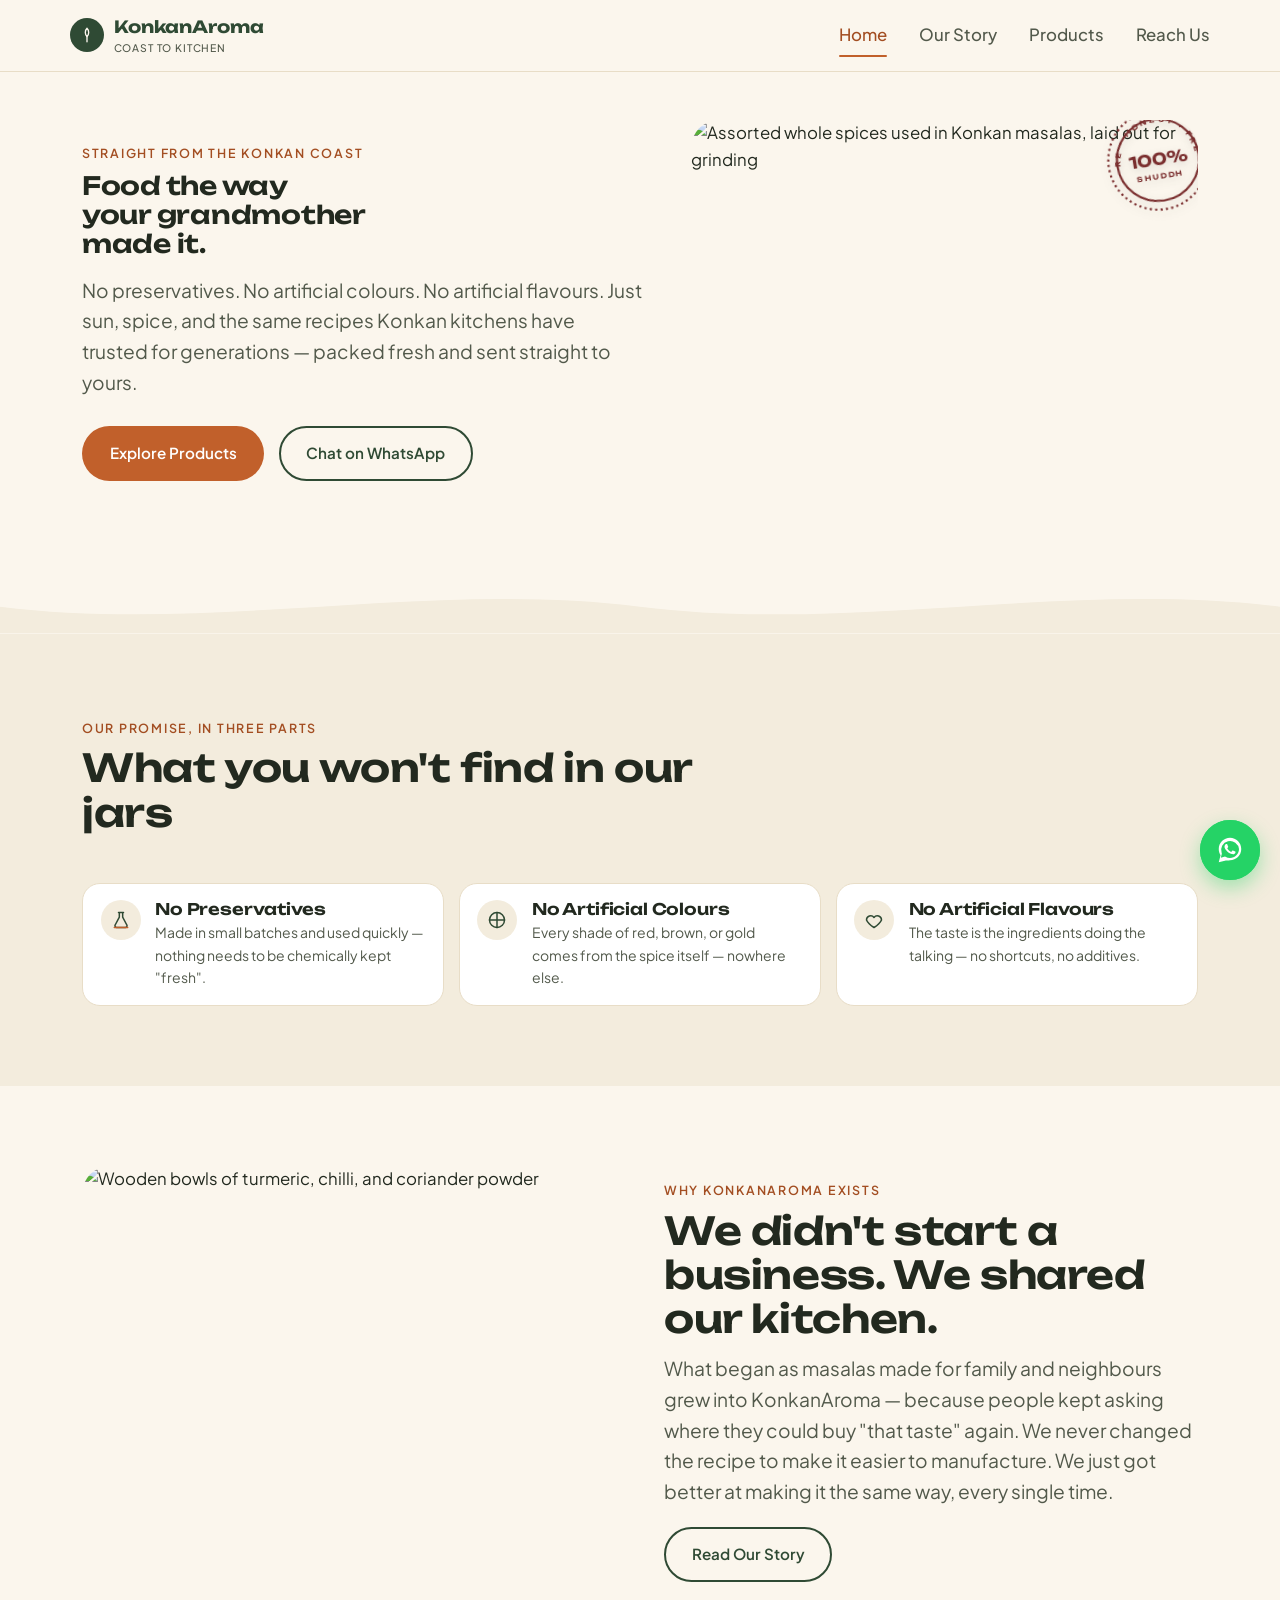
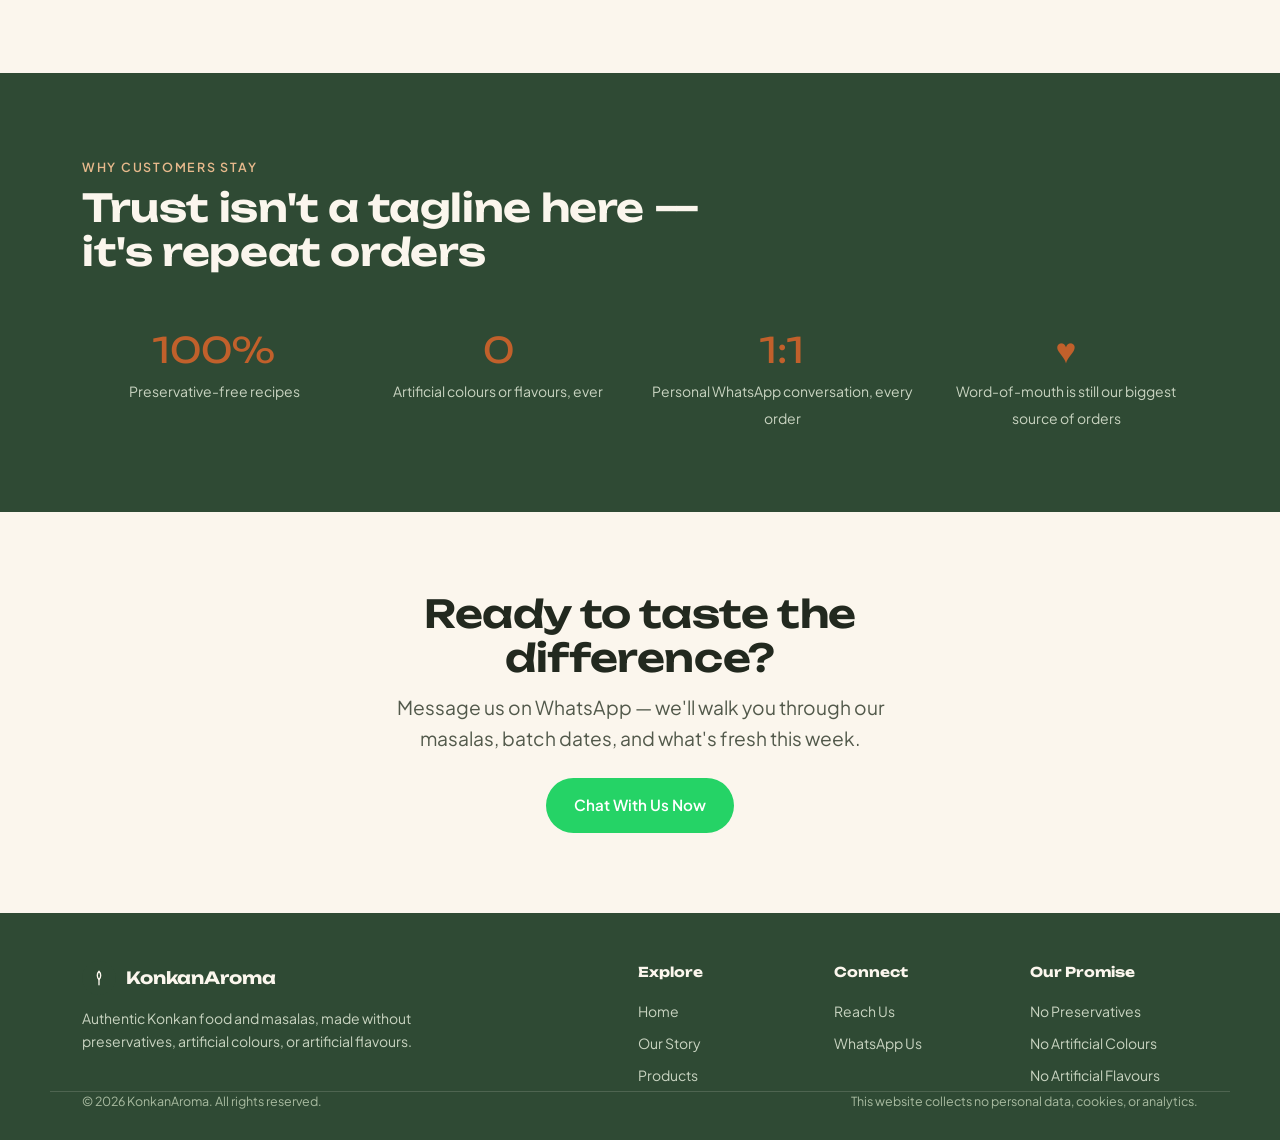
==== index.html @ 72652086 "Added number at index page for WhatsApp link." ====
<!DOCTYPE html>
<html lang="en">
<head>
<meta charset="UTF-8">
<meta name="viewport" content="width=device-width, initial-scale=1.0">
<title>KonkanAroma — Authentic Konkan Food & Masalas, No Preservatives</title>
<meta name="description" content="KonkanAroma makes authentic Konkan-style food and masalas with no preservatives, no artificial colours, and no artificial flavours. Just real spice, real freshness.">

<!-- No analytics, no tracking pixels, no cookies — by design. -->

<link rel="preconnect" href="https://fonts.googleapis.com">
<link rel="stylesheet" href="assets/css/style.css">
</head>
<body>

<!-- =========================================================
     NAVBAR — identical markup repeated on every page
     ========================================================= -->
<header class="navbar">
  <div class="nav-inner">
    <a href="index.html" class="logo">
      <span class="logo-mark">
        <svg viewBox="0 0 24 24" fill="none" stroke="#FBF6ED" stroke-width="1.8" stroke-linecap="round" stroke-linejoin="round">
          <path d="M12 3c3 3 3 8 0 11-3-3-3-8 0-11z"/>
          <path d="M12 14v7"/>
        </svg>
      </span>
      <span>
        KonkanAroma
        <span class="logo-tag">Coast to Kitchen</span>
      </span>
    </a>

    <button class="nav-toggle" aria-label="Toggle menu" aria-expanded="false">
      <span></span><span></span><span></span>
    </button>

    <nav class="nav-links">
      <a href="index.html" class="active">Home</a>
      <a href="about.html">Our Story</a>
      <a href="products.html">Products</a>
      <a href="reach-us.html">Reach Us</a>
    </nav>
  </div>
</header>

<main>

  <!-- =========================================================
       HERO
       ========================================================= -->
  <section class="hero">
    <div class="container hero-grid">
      <div class="hero-copy reveal">
        <p class="eyebrow">Straight from the Konkan coast</p>
        <h1>Food the way<br>your grandmother<br>made it.</h1>
        <p class="lede">No preservatives. No artificial colours. No artificial flavours. Just sun, spice, and the same recipes Konkan kitchens have trusted for generations — packed fresh and sent straight to yours.</p>
        <div class="hero-actions">
          <a href="products.html" class="btn btn-primary">Explore Products</a>
          <a href="https://wa.me/917900103422?text=Hi!%20I%E2%80%99m%20interested%20in%20your%20authentic%20food%20products." class="btn btn-outline" target="_blank" rel="noopener">Chat on WhatsApp</a>
        </div>
      </div>

      <div class="hero-media reveal" style="position:relative;">
        <!-- Placeholder image — replace with real product/kitchen photography -->
        <img src="https://images.unsplash.com/photo-1596040033229-a9821ebd058d?auto=format&fit=crop&w=900&q=70" alt="Assorted whole spices used in Konkan masalas, laid out for grinding">
        <div class="stamp-float">
          <svg class="purity-stamp" viewBox="0 0 100 100" aria-hidden="true">
            <circle class="stamp-ring stamp-ring-outer" cx="50" cy="50" r="46"/>
            <circle class="stamp-ring" cx="50" cy="50" r="38"/>
            <path id="stampCurveTop" d="M 15 50 A 35 35 0 1 1 85 50" fill="none"/>
            <text class="stamp-small"><textPath href="#stampCurveTop" startOffset="50%" text-anchor="middle">PURE &#8226; HONEST &#8226; FRESH</textPath></text>
            <text x="50" y="55" text-anchor="middle" class="stamp-big">100%</text>
            <text x="50" y="68" text-anchor="middle" class="stamp-small" style="letter-spacing:1.5px;">SHUDDH</text>
          </svg>
        </div>
      </div>
    </div>
  </section>

  <!-- Coastline wave divider -->
  <div class="wave-divider" aria-hidden="true">
    <svg viewBox="0 0 1440 60" preserveAspectRatio="none">
      <path d="M0,30 C 240,60 480,0 720,30 C 960,60 1200,0 1440,30 L1440,60 L0,60 Z" fill="#F3ECDD"/>
    </svg>
  </div>

  <!-- =========================================================
       NO NASTIES BADGES
       ========================================================= -->
  <section class="section section-tint">
    <div class="container">
      <div class="section-head reveal">
        <p class="eyebrow">Our promise, in three parts</p>
        <h2>What you won't find in our jars</h2>
      </div>

      <div class="badge-row reveal">
        <div class="badge-card">
          <span class="badge-icon">
            <svg viewBox="0 0 24 24" fill="none" stroke-width="1.8" stroke-linecap="round" stroke-linejoin="round"><path d="M9 3h6M10 3v5.5L5 18a2 2 0 0 0 1.8 3h10.4a2 2 0 0 0 1.8-3l-5-9.5V3"/><line x1="4" y1="21" x2="20" y2="21" stroke="#C1602B"/></svg>
          </span>
          <div>
            <h3>No Preservatives</h3>
            <p>Made in small batches and used quickly — nothing needs to be chemically kept "fresh".</p>
          </div>
        </div>

        <div class="badge-card">
          <span class="badge-icon">
            <svg viewBox="0 0 24 24" fill="none" stroke-width="1.8" stroke-linecap="round" stroke-linejoin="round"><circle cx="12" cy="12" r="9"/><path d="M12 3v18M3 12h18"/></svg>
          </span>
          <div>
            <h3>No Artificial Colours</h3>
            <p>Every shade of red, brown, or gold comes from the spice itself — nowhere else.</p>
          </div>
        </div>

        <div class="badge-card">
          <span class="badge-icon">
            <svg viewBox="0 0 24 24" fill="none" stroke-width="1.8" stroke-linecap="round" stroke-linejoin="round"><path d="M12 21s-7-4.35-9-9a5 5 0 0 1 9-3 5 5 0 0 1 9 3c-2 4.65-9 9-9 9z"/></svg>
          </span>
          <div>
            <h3>No Artificial Flavours</h3>
            <p>The taste is the ingredients doing the talking — no shortcuts, no additives.</p>
          </div>
        </div>
      </div>
    </div>
  </section>

  <!-- =========================================================
       BRAND PROMISE / STORY TEASER
       ========================================================= -->
  <section class="section">
    <div class="container split reveal">
      <img src="https://images.unsplash.com/photo-1596797038530-2c107229654b?auto=format&fit=crop&w=800&q=70" alt="Wooden bowls of turmeric, chilli, and coriander powder">
      <div>
        <p class="eyebrow">Why KonkanAroma exists</p>
        <h2>We didn't start a business. We shared our kitchen.</h2>
        <p class="lede" style="margin: 0.75rem 0 1.25rem;">What began as masalas made for family and neighbours grew into KonkanAroma — because people kept asking where they could buy "that taste" again. We never changed the recipe to make it easier to manufacture. We just got better at making it the same way, every single time.</p>
        <a href="about.html" class="btn btn-outline">Read Our Story</a>
      </div>
    </div>
  </section>

  <!-- =========================================================
       TRUST STRIP
       ========================================================= -->
  <section class="section section-dark">
    <div class="container">
      <div class="section-head reveal">
        <p class="eyebrow">Why customers stay</p>
        <h2>Trust isn't a tagline here — it's repeat orders</h2>
      </div>
      <div class="trust-strip reveal">
        <div class="trust-item">
          <span class="num">100%</span>
          <span class="label">Preservative-free recipes</span>
        </div>
        <div class="trust-item">
          <span class="num">0</span>
          <span class="label">Artificial colours or flavours, ever</span>
        </div>
        <div class="trust-item">
          <span class="num">1:1</span>
          <span class="label">Personal WhatsApp conversation, every order</span>
        </div>
        <div class="trust-item">
          <span class="num">&hearts;</span>
          <span class="label">Word-of-mouth is still our biggest source of orders</span>
        </div>
      </div>
    </div>
  </section>

  <!-- =========================================================
       CTA
       ========================================================= -->
  <section class="section">
    <div class="container" style="text-align:center;">
      <div class="reveal" style="max-width:520px;margin:0 auto;">
        <h2>Ready to taste the difference?</h2>
        <p class="lede" style="margin: 0.75rem auto 1.5rem;">Message us on WhatsApp — we'll walk you through our masalas, batch dates, and what's fresh this week.</p>
        <a href="https://wa.me/91XXXXXXXXXX?text=Hi!%20I%E2%80%99m%20interested%20in%20your%20authentic%20food%20products." class="btn btn-whatsapp" target="_blank" rel="noopener">Chat With Us Now</a>
      </div>
    </div>
  </section>

</main>

<!-- =========================================================
     FOOTER — identical markup repeated on every page
     ========================================================= -->
<footer class="site-footer">
  <div class="container footer-top">
    <div class="footer-brand">
      <a href="index.html" class="logo">
        <span class="logo-mark">
          <svg viewBox="0 0 24 24" fill="none" stroke="#FBF6ED" stroke-width="1.8" stroke-linecap="round" stroke-linejoin="round">
            <path d="M12 3c3 3 3 8 0 11-3-3-3-8 0-11z"/><path d="M12 14v7"/>
          </svg>
        </span>
        <span>KonkanAroma</span>
      </a>
      <p>Authentic Konkan food and masalas, made without preservatives, artificial colours, or artificial flavours.</p>
    </div>

    <div class="footer-cols">
      <div class="footer-col">
        <h4>Explore</h4>
        <a href="index.html">Home</a>
        <a href="about.html">Our Story</a>
        <a href="products.html">Products</a>
      </div>
      <div class="footer-col">
        <h4>Connect</h4>
        <a href="reach-us.html">Reach Us</a>
        <a href="https://wa.me/91XXXXXXXXXX?text=Hi!%20I%E2%80%99m%20interested%20in%20your%20authentic%20food%20products." target="_blank" rel="noopener">WhatsApp Us</a>
      </div>
      <div class="footer-col">
        <h4>Our Promise</h4>
        <p>No Preservatives</p>
        <p>No Artificial Colours</p>
        <p>No Artificial Flavours</p>
      </div>
    </div>
  </div>

  <div class="container footer-bottom">
    <span>&copy; <span id="year">2026</span> KonkanAroma. All rights reserved.</span>
    <span>This website collects no personal data, cookies, or analytics.</span>
  </div>
</footer>

<!-- =========================================================
     FLOATING WHATSAPP BUTTON — every page, same destination
     ========================================================= -->
<a class="wa-float" href="https://wa.me/91XXXXXXXXXX?text=Hi!%20I%E2%80%99m%20interested%20in%20your%20authentic%20food%20products." target="_blank" rel="noopener" aria-label="Chat with KonkanAroma on WhatsApp">
  <svg viewBox="0 0 32 32" fill="#FFFFFF"><path d="M16.001 3C9.373 3 4 8.373 4 15c0 2.418.71 4.665 1.933 6.552L4 29l7.646-1.897A11.947 11.947 0 0 0 16 27c6.628 0 12-5.373 12-12S22.629 3 16.001 3zm0 21.6a9.56 9.56 0 0 1-4.9-1.35l-.352-.21-4.537 1.125 1.16-4.42-.23-.364A9.57 9.57 0 1 1 25.6 15c0 5.302-4.298 9.6-9.599 9.6zm5.264-7.17c-.288-.144-1.703-.84-1.967-.936-.264-.096-.456-.144-.648.144-.192.288-.744.936-.912 1.128-.168.192-.336.216-.624.072-.288-.144-1.216-.448-2.316-1.428-.856-.763-1.434-1.706-1.602-1.994-.168-.288-.018-.444.126-.588.13-.129.288-.336.432-.504.144-.168.192-.288.288-.48.096-.192.048-.36-.024-.504-.072-.144-.648-1.563-.888-2.14-.234-.563-.472-.487-.648-.496l-.552-.01c-.192 0-.504.072-.768.36-.264.288-1.008.984-1.008 2.4 0 1.416 1.032 2.784 1.176 2.976.144.192 2.03 3.1 4.92 4.347.688.297 1.224.474 1.642.607.69.219 1.317.188 1.814.114.553-.083 1.703-.696 1.943-1.368.24-.672.24-1.248.168-1.368-.072-.12-.264-.192-.552-.336z"/></svg>
</a>

<script src="assets/js/main.js"></script>
</body>
</html>
---- assets/css/style.css ----
/* ===================================================================
   KONKANAROMA — STYLESHEET
   Mobile-first. Every rule below is written for small screens first,
   then progressively enhanced at 600px / 900px / 1200px breakpoints.
   =================================================================== */

/* -------------------------------------------------------------
   1. FONTS
   Unbounded  -> display face (headlines, stamp, nav wordmark)
                 geometric + a little handmade-stamp character,
                 used sparingly so it stays a signature, not noise.
   Plus Jakarta Sans -> body/UI face, warm & highly readable.
   ------------------------------------------------------------- */
@import url('https://fonts.googleapis.com/css2?family=Unbounded:wght@400;600;700&family=Plus+Jakarta+Sans:wght@400;500;600;700&display=swap');

/* -------------------------------------------------------------
   2. DESIGN TOKENS
   Palette pulled from the Konkan coast itself:
   laterite red soil, coconut-palm green, kokum fruit, rice cream.
   ------------------------------------------------------------- */
:root {
  /* Colour */
  --cream:        #FBF6ED;  /* base background, like washed rice flour */
  --cream-dark:   #F3ECDD;  /* alternate section background */
  --sand:         #E8DDC7;  /* dividers, card borders */
  --ink:          #22291F;  /* primary text, warm near-black */
  --ink-soft:     #52594B;  /* secondary text */
  --green-deep:   #2F4A34;  /* coconut palm, header/footer, dark sections */
  --green:        #3F6146;  /* mid green for links/accents on light bg */
  --terracotta:   #C1602B;  /* Konkan laterite soil — primary accent */
  --terracotta-dk:#A34E22;  /* hover/active state of terracotta */
  --kokum:        #7A2E2E;  /* kokum fruit maroon — rare, high-value accent */
  --white:        #FFFFFF;
  --whatsapp:     #25D366;  /* official WhatsApp green */
  --whatsapp-dk:  #1DA851;

  /* Type scale (fluid, mobile-first via clamp) */
  --fs-display: clamp(2.1rem, 7vw, 3.6rem);
  --fs-h2:      clamp(1.6rem, 5vw, 2.4rem);
  --fs-h3:      clamp(1.15rem, 3.6vw, 1.5rem);
  --fs-body:    clamp(1rem, 2.4vw, 1.05rem);
  --fs-small:   0.875rem;
  --fs-eyebrow: 0.78rem;

  /* Spacing */
  --space-xs: 0.5rem;
  --space-sm: 1rem;
  --space-md: 1.75rem;
  --space-lg: 3rem;
  --space-xl: 5rem;

  /* Shape */
  --radius-sm: 10px;
  --radius-md: 18px;
  --radius-lg: 28px;

  /* Motion */
  --ease: cubic-bezier(0.22, 1, 0.36, 1);
}

/* -------------------------------------------------------------
   3. RESET & BASE
   ------------------------------------------------------------- */
*, *::before, *::after { box-sizing: border-box; }
html { scroll-behavior: smooth; }

@media (prefers-reduced-motion: reduce) {
  html { scroll-behavior: auto; }
  *, *::before, *::after {
    animation-duration: 0.001ms !important;
    animation-iteration-count: 1 !important;
    transition-duration: 0.001ms !important;
    scroll-behavior: auto !important;
  }
}

body {
  margin: 0;
  background: var(--cream);
  color: var(--ink);
  font-family: 'Plus Jakarta Sans', sans-serif;
  font-size: var(--fs-body);
  line-height: 1.6;
  -webkit-font-smoothing: antialiased;
}

img { max-width: 100%; display: block; }
a { color: inherit; text-decoration: none; }
ul { list-style: none; margin: 0; padding: 0; }
h1, h2, h3, h4, p { margin: 0; }
button { font: inherit; cursor: pointer; }

/* Visible keyboard focus everywhere — accessibility floor */
a:focus-visible, button:focus-visible {
  outline: 2px solid var(--terracotta-dk);
  outline-offset: 3px;
  border-radius: 4px;
}

.container {
  width: 100%;
  max-width: 1180px;
  margin: 0 auto;
  padding: 0 1.25rem;
}

.section {
  padding: var(--space-xl) 0;
}

.section-dark {
  background: var(--green-deep);
  color: var(--cream);
}

.section-tint {
  background: var(--cream-dark);
}

.eyebrow {
  display: inline-flex;
  align-items: center;
  gap: 0.5rem;
  font-size: var(--fs-eyebrow);
  letter-spacing: 0.14em;
  text-transform: uppercase;
  color: var(--terracotta-dk);
  font-weight: 600;
  margin-bottom: var(--space-xs);
}
.section-dark .eyebrow { color: #E7B98C; }

.section-head {
  max-width: 640px;
  margin-bottom: var(--space-lg);
}

h1, h2, h3, .display {
  font-family: 'Unbounded', sans-serif;
  font-weight: 600;
  line-height: 1.15;
  letter-spacing: -0.01em;
}

h2 { font-size: var(--fs-h2); }
h3 { font-size: var(--fs-h3); }

.lede {
  font-size: clamp(1.05rem, 3vw, 1.2rem);
  color: var(--ink-soft);
  max-width: 60ch;
}
.section-dark .lede { color: #D9E2D3; }

/* -------------------------------------------------------------
   4. BUTTONS
   ------------------------------------------------------------- */
.btn {
  display: inline-flex;
  align-items: center;
  justify-content: center;
  gap: 0.5rem;
  padding: 0.85rem 1.6rem;
  border-radius: 999px;
  font-weight: 600;
  font-size: 0.95rem;
  border: 2px solid transparent;
  transition: transform 0.25s var(--ease), background 0.25s var(--ease), color 0.25s var(--ease);
  white-space: nowrap;
}
.btn:hover { transform: translateY(-2px); }

.btn-primary {
  background: var(--terracotta);
  color: var(--white);
}
.btn-primary:hover { background: var(--terracotta-dk); }

.btn-outline {
  background: transparent;
  border-color: currentColor;
  color: var(--green-deep);
}
.section-dark .btn-outline { color: var(--cream); }
.btn-outline:hover { background: rgba(0,0,0,0.06); }

.btn-whatsapp {
  background: var(--whatsapp);
  color: var(--white);
}
.btn-whatsapp:hover { background: var(--whatsapp-dk); }

/* -------------------------------------------------------------
   5. NAVBAR
   ------------------------------------------------------------- */
.navbar {
  position: sticky;
  top: 0;
  z-index: 100;
  background: rgba(251, 246, 237, 0.92);
  backdrop-filter: blur(8px);
  border-bottom: 1px solid var(--sand);
}

.nav-inner {
  display: flex;
  align-items: center;
  justify-content: space-between;
  padding: 0.85rem 1.25rem;
  max-width: 1180px;
  margin: 0 auto;
}

.logo {
  display: flex;
  align-items: center;
  gap: 0.6rem;
  font-family: 'Unbounded', sans-serif;
  font-weight: 700;
  font-size: 1.05rem;
  color: var(--green-deep);
}

.logo-mark {
  width: 34px;
  height: 34px;
  border-radius: 50%;
  background: var(--green-deep);
  display: grid;
  place-items: center;
  flex-shrink: 0;
}
.logo-mark svg { width: 18px; height: 18px; }

.logo-tag {
  display: block;
  font-family: 'Plus Jakarta Sans', sans-serif;
  font-weight: 500;
  font-size: 0.65rem;
  letter-spacing: 0.08em;
  color: var(--ink-soft);
  text-transform: uppercase;
}

/* Hamburger */
.nav-toggle {
  display: flex;
  flex-direction: column;
  gap: 5px;
  background: none;
  border: none;
  padding: 8px;
}
.nav-toggle span {
  width: 24px;
  height: 2px;
  background: var(--ink);
  border-radius: 2px;
  transition: transform 0.3s var(--ease), opacity 0.3s var(--ease);
}
.nav-toggle[aria-expanded="true"] span:nth-child(1) { transform: translateY(7px) rotate(45deg); }
.nav-toggle[aria-expanded="true"] span:nth-child(2) { opacity: 0; }
.nav-toggle[aria-expanded="true"] span:nth-child(3) { transform: translateY(-7px) rotate(-45deg); }

.nav-links {
  position: absolute;
  top: 100%;
  left: 0;
  right: 0;
  background: var(--cream);
  border-bottom: 1px solid var(--sand);
  display: flex;
  flex-direction: column;
  padding: 0.5rem 1.25rem 1.25rem;
  gap: 0.25rem;
  max-height: 0;
  overflow: hidden;
  transition: max-height 0.35s var(--ease);
}
.nav-links.open { max-height: 320px; }

.nav-links a {
  padding: 0.75rem 0.25rem;
  font-weight: 500;
  border-bottom: 1px solid var(--sand);
  color: var(--ink-soft);
}
.nav-links a.active,
.nav-links a:hover { color: var(--terracotta-dk); }
.nav-links a:last-child { border-bottom: none; }

/* -------------------------------------------------------------
   6. HERO
   ------------------------------------------------------------- */
.hero {
  padding: var(--space-lg) 0 var(--space-xl);
  position: relative;
  overflow: hidden;
}

.hero-grid {
  display: grid;
  gap: var(--space-lg);
}

.hero-copy h1 { margin-bottom: var(--space-sm); }
.hero-copy .lede { margin-bottom: var(--space-md); }

.hero-actions {
  display: flex;
  flex-wrap: wrap;
  gap: 0.9rem;
}

.hero-media {
  position: relative;
  border-radius: var(--radius-lg);
  overflow: hidden;
  aspect-ratio: 4 / 3;
}
.hero-media img { width: 100%; height: 100%; object-fit: cover; }

/* -------------------------------------------------------------
   7. PURITY STAMP (signature element)
   A hand-stamped circular seal — the recurring motif of the brand.
   Reused in the hero, about page, and product cards.
   ------------------------------------------------------------- */
.purity-stamp {
  width: 108px;
  height: 108px;
  flex-shrink: 0;
  transform: rotate(-9deg);
  filter: drop-shadow(0 3px 4px rgba(34,41,31,0.15));
}
.purity-stamp .stamp-ring { fill: none; stroke: var(--kokum); stroke-width: 2; }
.purity-stamp .stamp-ring-outer { stroke-dasharray: 2 3; }
.purity-stamp text {
  font-family: 'Unbounded', sans-serif;
  fill: var(--kokum);
}
.purity-stamp .stamp-big { font-size: 15px; font-weight: 700; }
.purity-stamp .stamp-small { font-size: 6.5px; letter-spacing: 2px; font-weight: 600; }

.stamp-float {
  position: absolute;
  top: -14px;
  right: -14px;
  z-index: 2;
}

/* -------------------------------------------------------------
   8. "NO NASTIES" BADGES
   Always-legible chips (no hover-only content — mobile has no hover)
   ------------------------------------------------------------- */
.badge-row {
  display: grid;
  grid-template-columns: 1fr;
  gap: 0.9rem;
}

.badge-card {
  display: flex;
  gap: 0.9rem;
  align-items: flex-start;
  background: var(--white);
  border: 1px solid var(--sand);
  border-radius: var(--radius-md);
  padding: 1rem 1.1rem;
}

.badge-icon {
  width: 40px;
  height: 40px;
  flex-shrink: 0;
  border-radius: 50%;
  background: var(--cream-dark);
  display: grid;
  place-items: center;
}
.badge-icon svg { width: 20px; height: 20px; stroke: var(--green-deep); }

.badge-card h3 { font-size: 1rem; margin-bottom: 0.2rem; }
.badge-card p { font-size: var(--fs-small); color: var(--ink-soft); }

/* -------------------------------------------------------------
   9. TRUST STRIP
   ------------------------------------------------------------- */
.trust-strip {
  display: grid;
  grid-template-columns: repeat(2, 1fr);
  gap: 1.25rem;
  text-align: center;
}
.trust-item .num {
  font-family: 'Unbounded', sans-serif;
  font-size: clamp(1.6rem, 5vw, 2.2rem);
  color: var(--terracotta);
  display: block;
}
.trust-item .label {
  font-size: var(--fs-small);
  color: var(--ink-soft);
}
.section-dark .trust-item .label { color: #C9D4C1; }

/* -------------------------------------------------------------
   10. WAVE DIVIDER — coastline motif between sections
   ------------------------------------------------------------- */
.wave-divider {
  display: block;
  width: 100%;
  line-height: 0;
}
.wave-divider svg { width: 100%; height: auto; display: block; }

/* -------------------------------------------------------------
   11. FRESHNESS / PROCESS TIMELINE
   Genuinely sequential (harvest -> kitchen), so numbering here
   is meaningful rather than decorative.
   ------------------------------------------------------------- */
.timeline {
  display: flex;
  flex-direction: column;
  gap: 0;
}

.timeline-step {
  display: grid;
  grid-template-columns: 44px 1fr;
  gap: 1rem;
  padding-bottom: var(--space-lg);
  position: relative;
}
.timeline-step:last-child { padding-bottom: 0; }

.timeline-marker {
  width: 44px;
  height: 44px;
  border-radius: 50%;
  background: var(--green-deep);
  color: var(--cream);
  display: grid;
  place-items: center;
  font-family: 'Unbounded', sans-serif;
  font-weight: 600;
  font-size: 0.95rem;
  position: relative;
  z-index: 1;
}

.timeline-step:not(:last-child)::before {
  content: '';
  position: absolute;
  top: 44px;
  left: 21px;
  width: 2px;
  height: calc(100% - 44px);
  background: repeating-linear-gradient(to bottom, var(--sand) 0 6px, transparent 6px 12px);
}

.timeline-content h3 { margin-bottom: 0.3rem; }
.timeline-content p { color: var(--ink-soft); }

/* -------------------------------------------------------------
   12. PRODUCT CARDS
   ------------------------------------------------------------- */
.product-grid {
  display: grid;
  grid-template-columns: 1fr;
  gap: 1.5rem;
}

.product-card {
  background: var(--white);
  border: 1px solid var(--sand);
  border-radius: var(--radius-lg);
  overflow: hidden;
  display: flex;
  flex-direction: column;
}

.product-media {
  position: relative;
  aspect-ratio: 4 / 3;
  overflow: hidden;
}
.product-media img {
  width: 100%; height: 100%; object-fit: cover;
  transition: transform 0.6s var(--ease);
}
.product-card:hover .product-media img { transform: scale(1.06); }

.product-tag {
  position: absolute;
  top: 0.75rem;
  left: 0.75rem;
  background: var(--green-deep);
  color: var(--cream);
  font-size: 0.7rem;
  font-weight: 600;
  letter-spacing: 0.04em;
  text-transform: uppercase;
  padding: 0.3rem 0.7rem;
  border-radius: 999px;
}

.product-body {
  padding: 1.25rem 1.25rem 1.5rem;
  display: flex;
  flex-direction: column;
  gap: 0.75rem;
  flex-grow: 1;
}

.product-body h3 { color: var(--green-deep); }
.product-body p { color: var(--ink-soft); font-size: var(--fs-small); }

.chip-row {
  display: flex;
  flex-wrap: wrap;
  gap: 0.4rem;
  margin-top: auto;
  padding-top: 0.5rem;
}
.chip {
  font-size: 0.7rem;
  font-weight: 600;
  padding: 0.3rem 0.6rem;
  border-radius: 999px;
  background: var(--cream-dark);
  color: var(--green-deep);
  border: 1px solid var(--sand);
}

/* -------------------------------------------------------------
   13. REVEAL ON SCROLL (progressive enhancement)
   Elements start hidden only if JS runs & motion is allowed;
   .js-ready class is added by main.js, so content is never
   trapped invisible if JS fails to load.
   ------------------------------------------------------------- */
.js-ready .reveal {
  opacity: 0;
  transform: translateY(18px);
  transition: opacity 0.7s var(--ease), transform 0.7s var(--ease);
}
.js-ready .reveal.in-view {
  opacity: 1;
  transform: translateY(0);
}

/* -------------------------------------------------------------
   14. FOOTER
   ------------------------------------------------------------- */
.site-footer {
  background: var(--green-deep);
  color: var(--cream);
  padding: var(--space-lg) 0 var(--space-md);
}

.footer-top {
  display: flex;
  flex-direction: column;
  gap: var(--space-lg);
  padding-bottom: var(--space-lg);
  border-bottom: 1px solid rgba(251,246,237,0.15);
}

.footer-brand .logo { color: var(--cream); }
.footer-brand p {
  margin-top: 0.75rem;
  color: #C9D4C1;
  max-width: 40ch;
  font-size: var(--fs-small);
}

.footer-cols {
  display: grid;
  grid-template-columns: 1fr;
  gap: var(--space-md);
}

.footer-col h4 {
  font-family: 'Unbounded', sans-serif;
  font-size: 0.85rem;
  margin-bottom: 0.75rem;
  color: var(--cream);
}
.footer-col a, .footer-col p {
  display: block;
  color: #C9D4C1;
  font-size: var(--fs-small);
  padding: 0.3rem 0;
}
.footer-col a:hover { color: var(--white); }

.footer-bottom {
  display: flex;
  flex-direction: column;
  gap: 0.5rem;
  padding-top: var(--space-md);
  font-size: 0.78rem;
  color: #A9BBA1;
}

/* -------------------------------------------------------------
   15. FLOATING WHATSAPP BUTTON — present on every page
   ------------------------------------------------------------- */
.wa-float {
  position: fixed;
  bottom: 1.25rem;
  right: 1.25rem;
  z-index: 200;
  width: 60px;
  height: 60px;
  border-radius: 50%;
  background: var(--whatsapp);
  display: grid;
  place-items: center;
  box-shadow: 0 8px 20px rgba(37, 211, 102, 0.4);
  animation: wa-pulse 2.8s ease-in-out infinite;
}
.wa-float svg { width: 30px; height: 30px; }
.wa-float:hover { background: var(--whatsapp-dk); }

.wa-float::before {
  content: '';
  position: absolute;
  inset: 0;
  border-radius: 50%;
  border: 2px solid var(--whatsapp);
  animation: wa-ring 2.8s ease-out infinite;
}

@keyframes wa-pulse {
  0%, 100% { transform: scale(1); }
  50% { transform: scale(1.06); }
}
@keyframes wa-ring {
  0% { transform: scale(1); opacity: 0.6; }
  100% { transform: scale(1.6); opacity: 0; }
}

@media (prefers-reduced-motion: reduce) {
  .wa-float, .wa-float::before { animation: none; }
}

/* -------------------------------------------------------------
   16. REACH-US PAGE SPECIFICS
   ------------------------------------------------------------- */
.reach-hero {
  text-align: center;
  padding: var(--space-xl) 0 var(--space-lg);
}
.reach-hero .purity-stamp { margin: 0 auto var(--space-md); position: static; transform: rotate(-6deg); }

.wa-panel {
  max-width: 480px;
  margin: 0 auto;
  background: var(--white);
  border: 1px solid var(--sand);
  border-radius: var(--radius-lg);
  padding: var(--space-lg) var(--space-md);
  text-align: center;
}
.wa-panel .wa-icon-lg {
  width: 64px; height: 64px;
  margin: 0 auto var(--space-sm);
  border-radius: 50%;
  background: var(--whatsapp);
  display: grid;
  place-items: center;
}
.wa-panel .wa-icon-lg svg { width: 32px; height: 32px; }
.wa-panel h2 { margin-bottom: 0.6rem; }
.wa-panel p { color: var(--ink-soft); margin-bottom: var(--space-md); }

.reassure-list {
  display: flex;
  flex-direction: column;
  gap: 0.6rem;
  max-width: 420px;
  margin: var(--space-lg) auto 0;
  text-align: left;
}
.reassure-list li {
  display: flex;
  gap: 0.6rem;
  align-items: flex-start;
  font-size: var(--fs-small);
  color: var(--ink-soft);
}
.reassure-list svg { width: 18px; height: 18px; flex-shrink: 0; stroke: var(--green); margin-top: 2px; }

/* -------------------------------------------------------------
   17. ABOUT PAGE SPECIFICS
   ------------------------------------------------------------- */
.value-grid {
  display: grid;
  grid-template-columns: 1fr;
  gap: 1.25rem;
}
.value-card {
  padding: 1.5rem;
  border-radius: var(--radius-md);
  background: var(--white);
  border: 1px solid var(--sand);
}
.value-card .num {
  font-family: 'Unbounded', sans-serif;
  color: var(--sand);
  font-size: 2rem;
  display: block;
  margin-bottom: 0.5rem;
}

.split {
  display: grid;
  gap: var(--space-lg);
  align-items: center;
}
.split img {
  border-radius: var(--radius-lg);
  aspect-ratio: 5/4;
  object-fit: cover;
}

/* -------------------------------------------------------------
   18. RESPONSIVE BREAKPOINTS
   ------------------------------------------------------------- */
@media (min-width: 600px) {
  .badge-row { grid-template-columns: repeat(3, 1fr); }
  .trust-strip { grid-template-columns: repeat(4, 1fr); }
  .product-grid { grid-template-columns: repeat(2, 1fr); }
  .value-grid { grid-template-columns: repeat(3, 1fr); }
}

@media (min-width: 900px) {
  .nav-toggle { display: none; }
  .nav-links {
    position: static;
    flex-direction: row;
    max-height: none;
    overflow: visible;
    background: none;
    border: none;
    padding: 0;
    gap: 2rem;
  }
  .nav-links a { border-bottom: none; padding: 0.4rem 0; position: relative; }
  .nav-links a.active::after,
  .nav-links a:hover::after {
    content: '';
    position: absolute;
    bottom: -2px; left: 0; right: 0;
    height: 2px;
    background: var(--terracotta);
    border-radius: 2px;
  }

  .hero-grid { grid-template-columns: 1.05fr 0.95fr; align-items: center; }
  .footer-top { flex-direction: row; justify-content: space-between; }
  .footer-cols { grid-template-columns: repeat(3, 1fr); flex-grow: 1; max-width: 560px; }
  .footer-bottom { flex-direction: row; justify-content: space-between; }
  .product-grid { grid-template-columns: repeat(3, 1fr); }
  .split { grid-template-columns: 1fr 1fr; }
  .split.reverse > *:first-child { order: 2; }
}

@media (min-width: 1200px) {
  .container { padding: 0 2rem; }
  .value-grid { grid-template-columns: repeat(3, 1fr); }
}
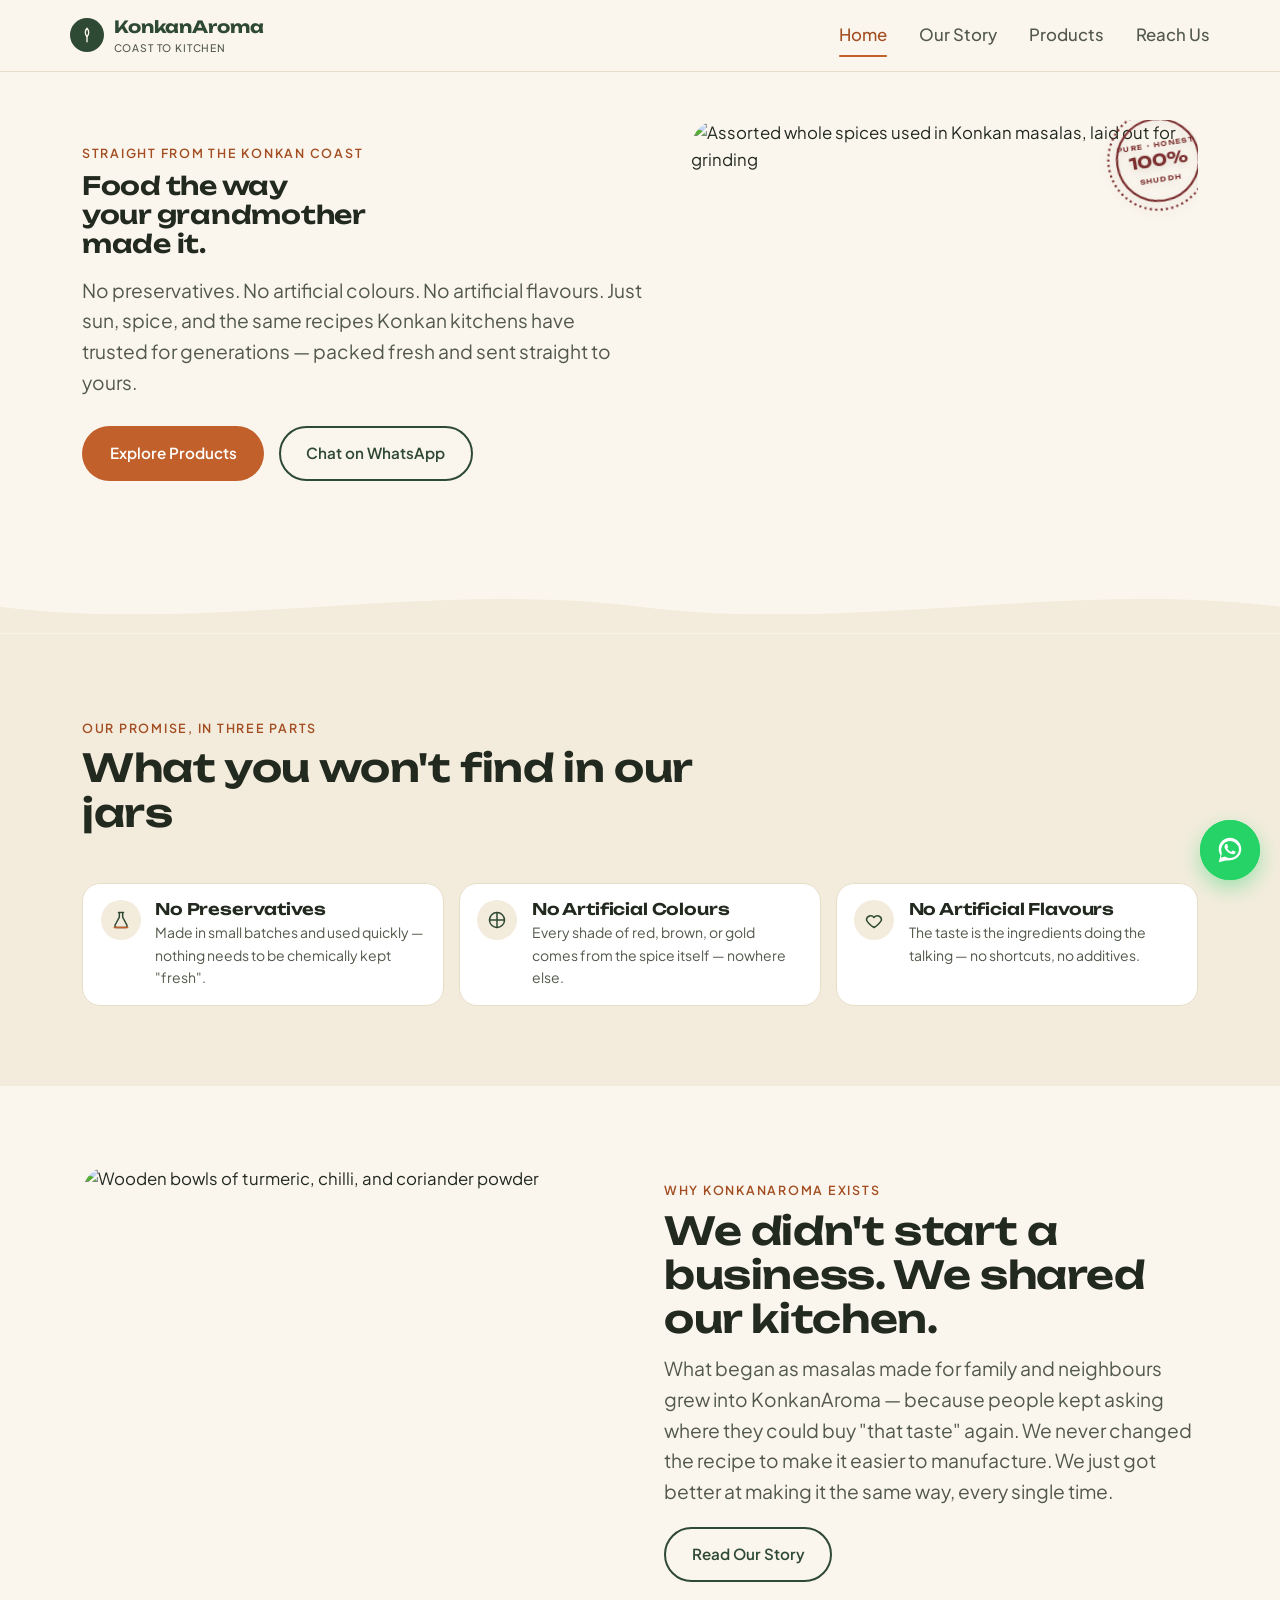
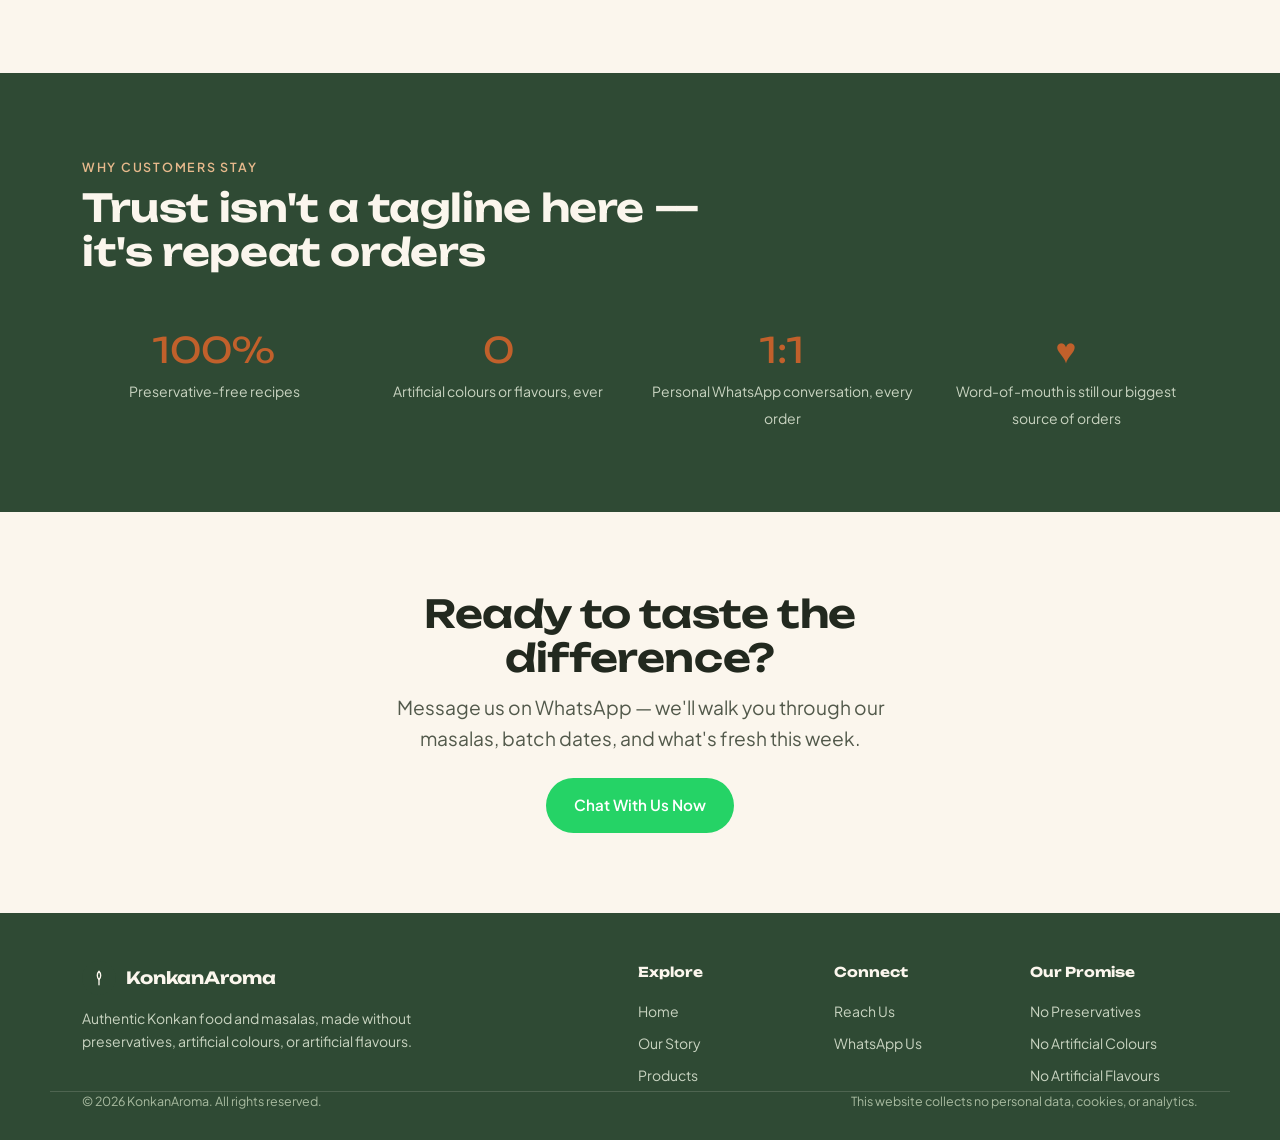
==== commit c79bc83a: "v2 of Konkan Aroma site" ====
--- a/index.html
+++ b/index.html
@@ -57,7 +57,7 @@
         <p class="lede">No preservatives. No artificial colours. No artificial flavours. Just sun, spice, and the same recipes Konkan kitchens have trusted for generations — packed fresh and sent straight to yours.</p>
         <div class="hero-actions">
           <a href="products.html" class="btn btn-primary">Explore Products</a>
-          <a href="https://wa.me/917900103422?text=Hi!%20I%E2%80%99m%20interested%20in%20your%20authentic%20food%20products." class="btn btn-outline" target="_blank" rel="noopener">Chat on WhatsApp</a>
+          <a href="https://wa.me/91XXXXXXXXXX?text=Hi!%20I%E2%80%99m%20interested%20in%20your%20authentic%20food%20products." class="btn btn-outline" target="_blank" rel="noopener">Chat on WhatsApp</a>
         </div>
       </div>
 
@@ -68,10 +68,9 @@
           <svg class="purity-stamp" viewBox="0 0 100 100" aria-hidden="true">
             <circle class="stamp-ring stamp-ring-outer" cx="50" cy="50" r="46"/>
             <circle class="stamp-ring" cx="50" cy="50" r="38"/>
-            <path id="stampCurveTop" d="M 15 50 A 35 35 0 1 1 85 50" fill="none"/>
-            <text class="stamp-small"><textPath href="#stampCurveTop" startOffset="50%" text-anchor="middle">PURE &#8226; HONEST &#8226; FRESH</textPath></text>
-            <text x="50" y="55" text-anchor="middle" class="stamp-big">100%</text>
-            <text x="50" y="68" text-anchor="middle" class="stamp-small" style="letter-spacing:1.5px;">SHUDDH</text>
+            <text x="50" y="38" text-anchor="middle" class="stamp-small">PURE &#8226; HONEST</text>
+            <text x="50" y="56" text-anchor="middle" class="stamp-big">100%</text>
+            <text x="50" y="70" text-anchor="middle" class="stamp-small">SHUDDH</text>
           </svg>
         </div>
       </div>
--- a/assets/css/style.css
+++ b/assets/css/style.css
@@ -339,7 +339,7 @@
   fill: var(--kokum);
 }
 .purity-stamp .stamp-big { font-size: 15px; font-weight: 700; }
-.purity-stamp .stamp-small { font-size: 6.5px; letter-spacing: 2px; font-weight: 600; }
+.purity-stamp .stamp-small { font-size: 6px; letter-spacing: 1.2px; font-weight: 600; }
 
 .stamp-float {
   position: absolute;
@@ -464,6 +464,38 @@
 /* -------------------------------------------------------------
    12. PRODUCT CARDS
    ------------------------------------------------------------- */
+
+/* Category toggle — switches between the two product groups */
+.category-toggle {
+  display: flex;
+  flex-wrap: wrap;
+  gap: 0.6rem;
+  margin-bottom: var(--space-lg);
+}
+
+.category-btn {
+  background: var(--white);
+  border: 2px solid var(--sand);
+  color: var(--ink-soft);
+  font-weight: 600;
+  font-size: 0.9rem;
+  padding: 0.7rem 1.25rem;
+  border-radius: 999px;
+  transition: background 0.25s var(--ease), border-color 0.25s var(--ease), color 0.25s var(--ease);
+}
+.category-btn:hover { border-color: var(--terracotta); color: var(--terracotta-dk); }
+.category-btn.active {
+  background: var(--green-deep);
+  border-color: var(--green-deep);
+  color: var(--cream);
+}
+
+/* Product grids are toggled by main.js adding/removing .is-hidden.
+   Hidden with display:none so no empty gap is left in the layout,
+   and content still exists in the DOM (no extra network requests
+   needed when switching tabs). */
+.product-grid.is-hidden { display: none; }
+
 .product-grid {
   display: grid;
   grid-template-columns: 1fr;
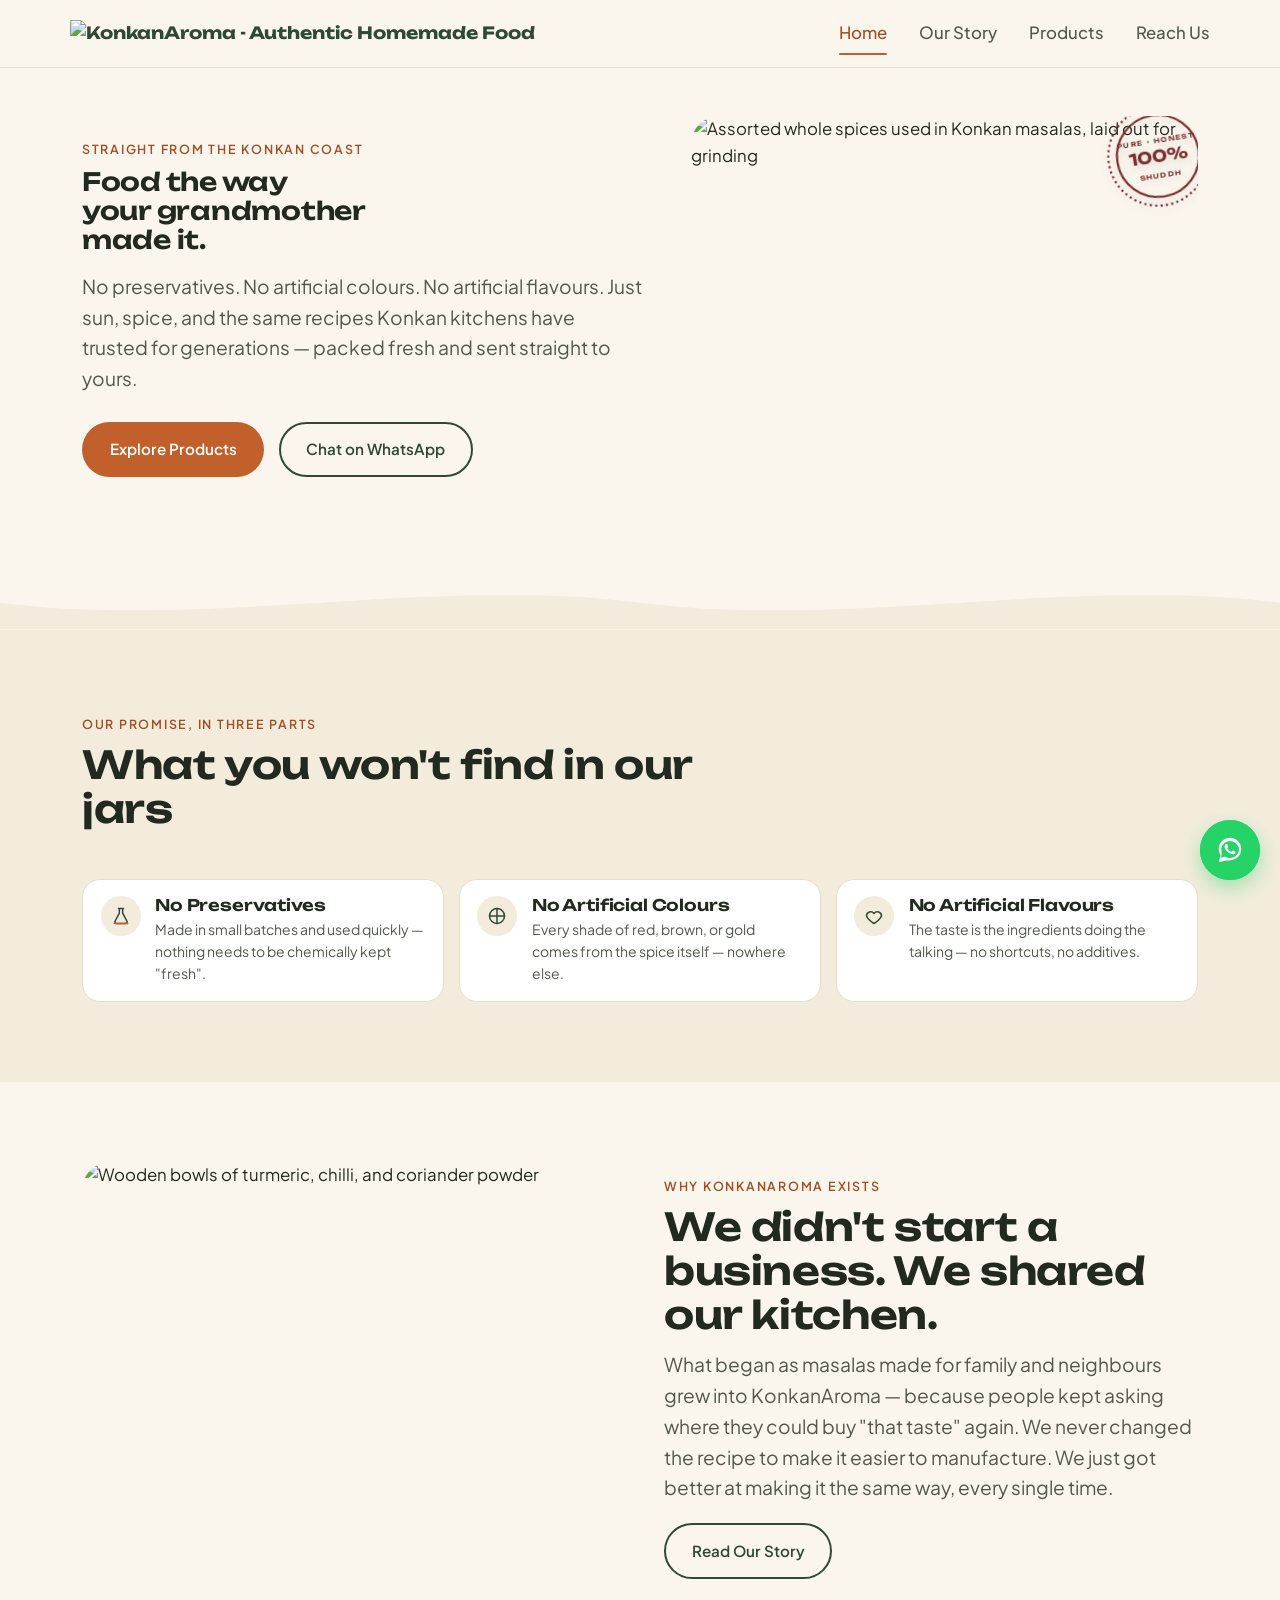
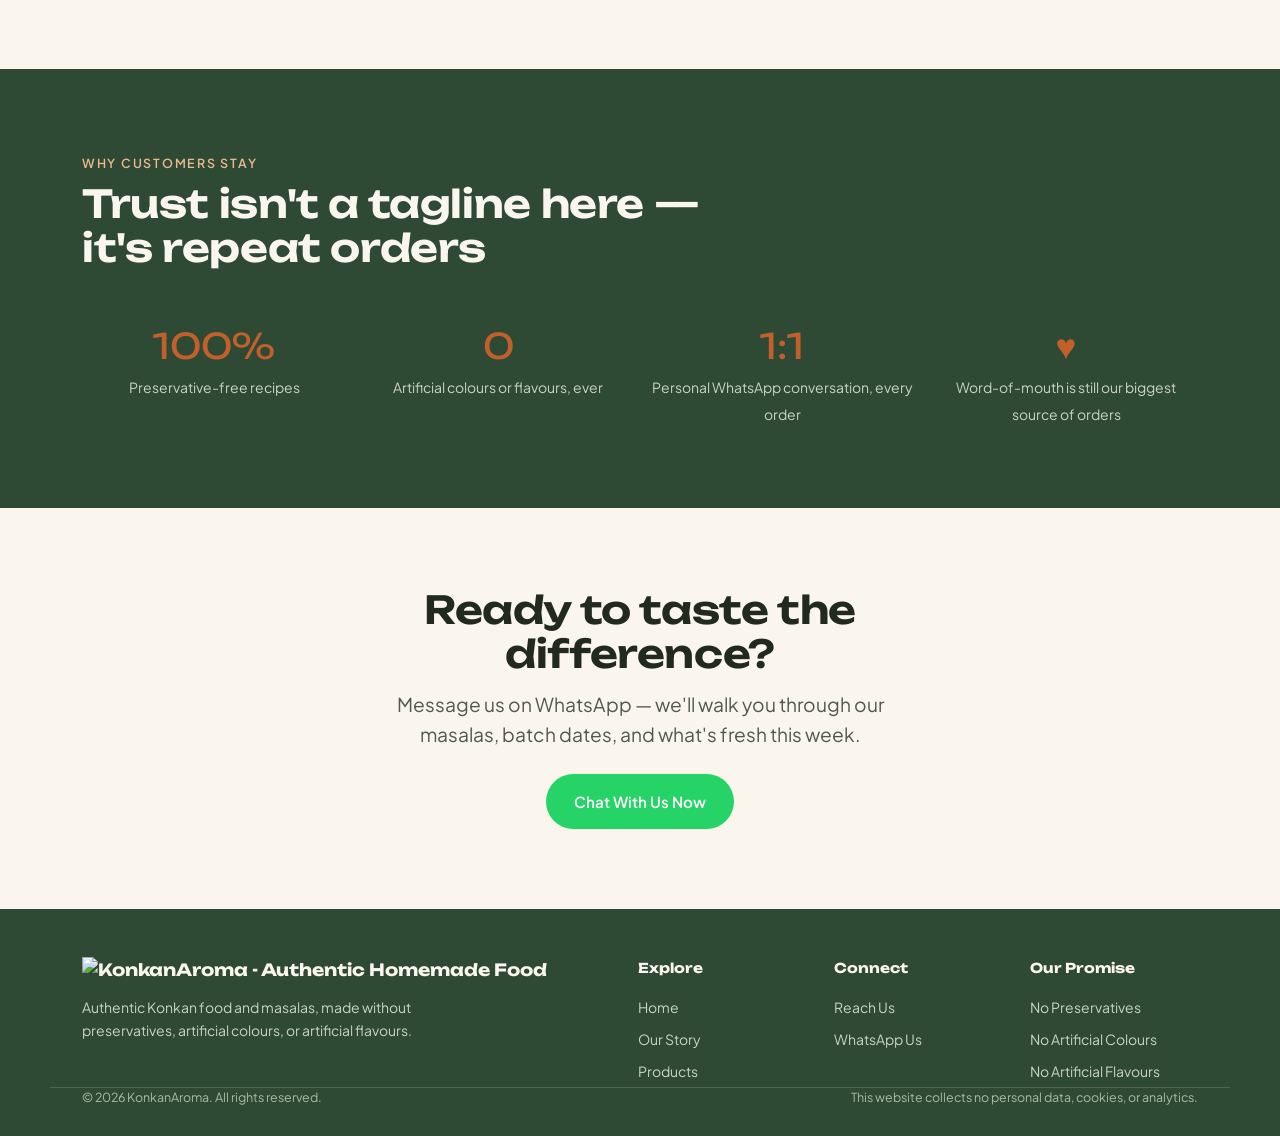
==== commit 3ca3d127: "temp push to know the logo change" ====
--- a/index.html
+++ b/index.html
@@ -19,16 +19,7 @@
 <header class="navbar">
   <div class="nav-inner">
     <a href="index.html" class="logo">
-      <span class="logo-mark">
-        <svg viewBox="0 0 24 24" fill="none" stroke="#FBF6ED" stroke-width="1.8" stroke-linecap="round" stroke-linejoin="round">
-          <path d="M12 3c3 3 3 8 0 11-3-3-3-8 0-11z"/>
-          <path d="M12 14v7"/>
-        </svg>
-      </span>
-      <span>
-        KonkanAroma
-        <span class="logo-tag">Coast to Kitchen</span>
-      </span>
+      <img src="assets/images/logo.png" alt="KonkanAroma - Authentic Homemade Food" class="logo-img">
     </a>
 
     <button class="nav-toggle" aria-label="Toggle menu" aria-expanded="false">
@@ -195,12 +186,7 @@
   <div class="container footer-top">
     <div class="footer-brand">
       <a href="index.html" class="logo">
-        <span class="logo-mark">
-          <svg viewBox="0 0 24 24" fill="none" stroke="#FBF6ED" stroke-width="1.8" stroke-linecap="round" stroke-linejoin="round">
-            <path d="M12 3c3 3 3 8 0 11-3-3-3-8 0-11z"/><path d="M12 14v7"/>
-          </svg>
-        </span>
-        <span>KonkanAroma</span>
+        <img src="assets/images/logo.png" alt="KonkanAroma - Authentic Homemade Food" class="footer-logo-img">
       </a>
       <p>Authentic Konkan food and masalas, made without preservatives, artificial colours, or artificial flavours.</p>
     </div>
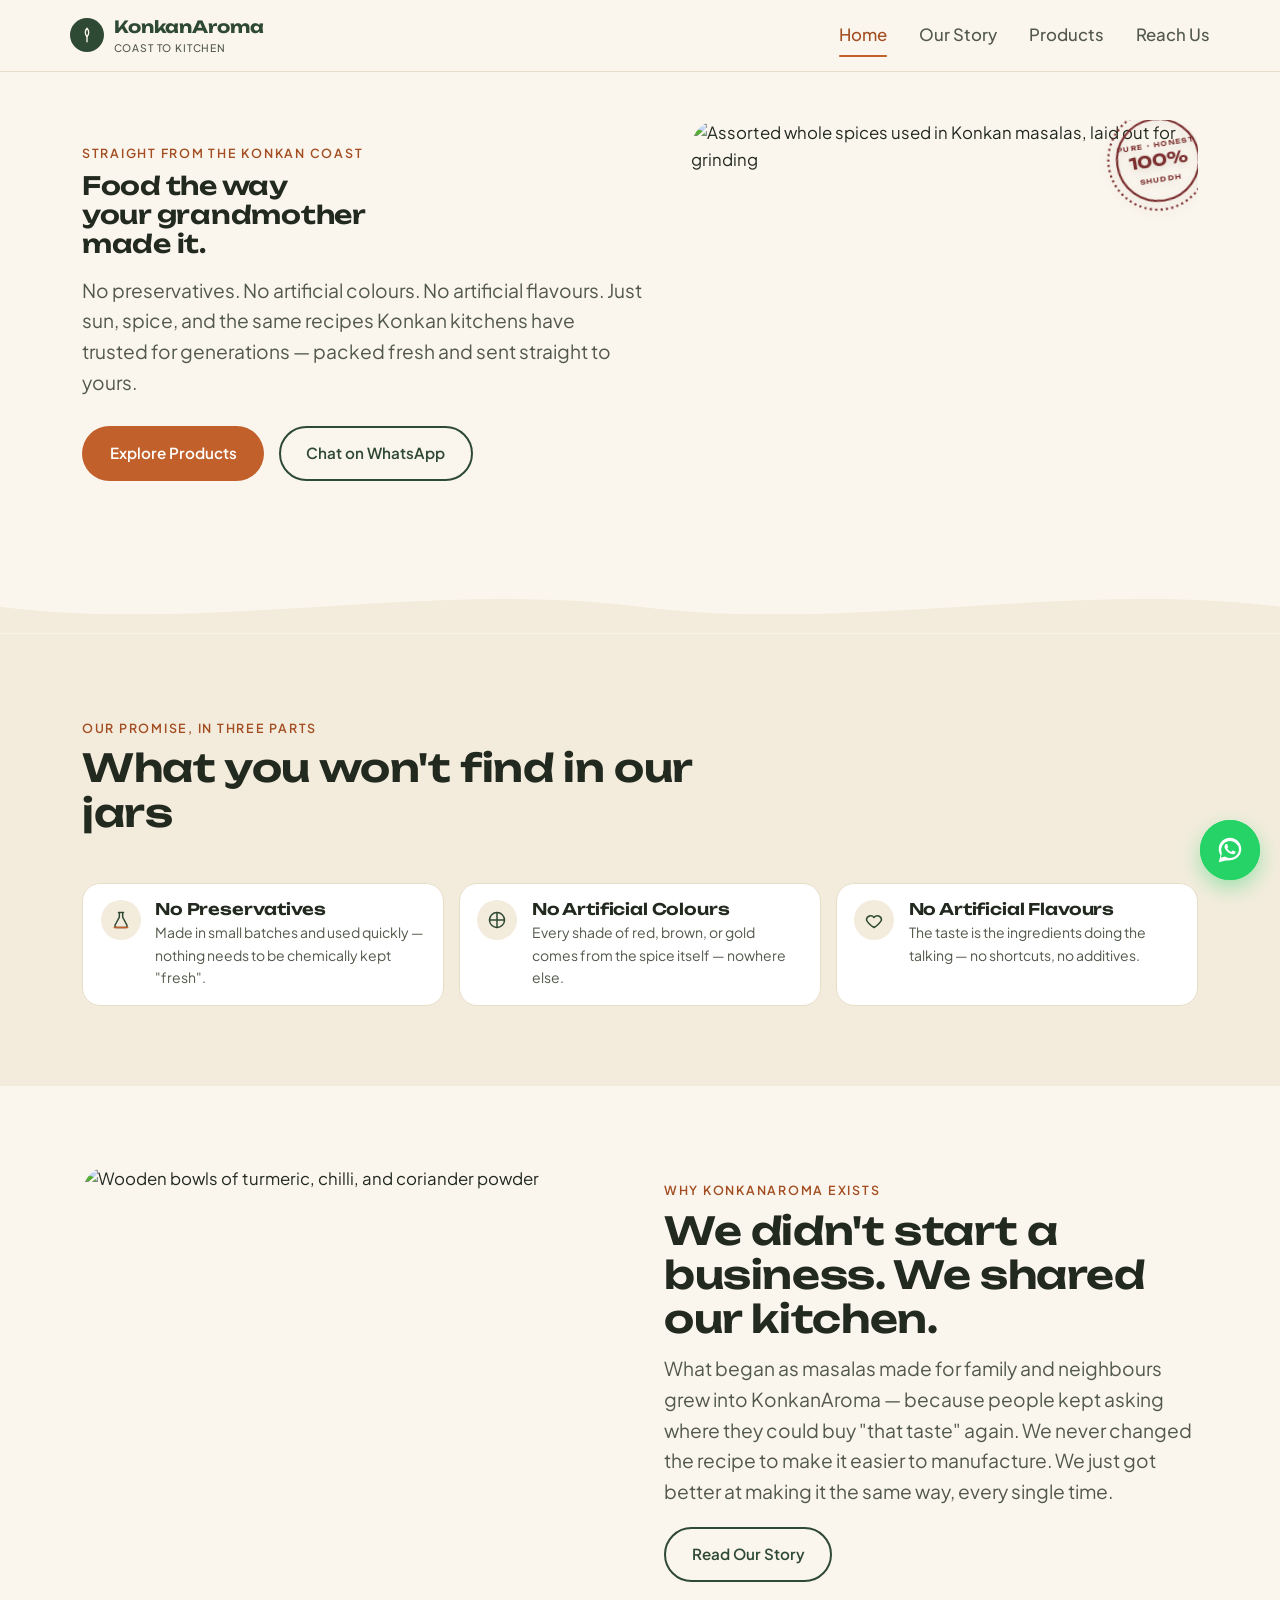
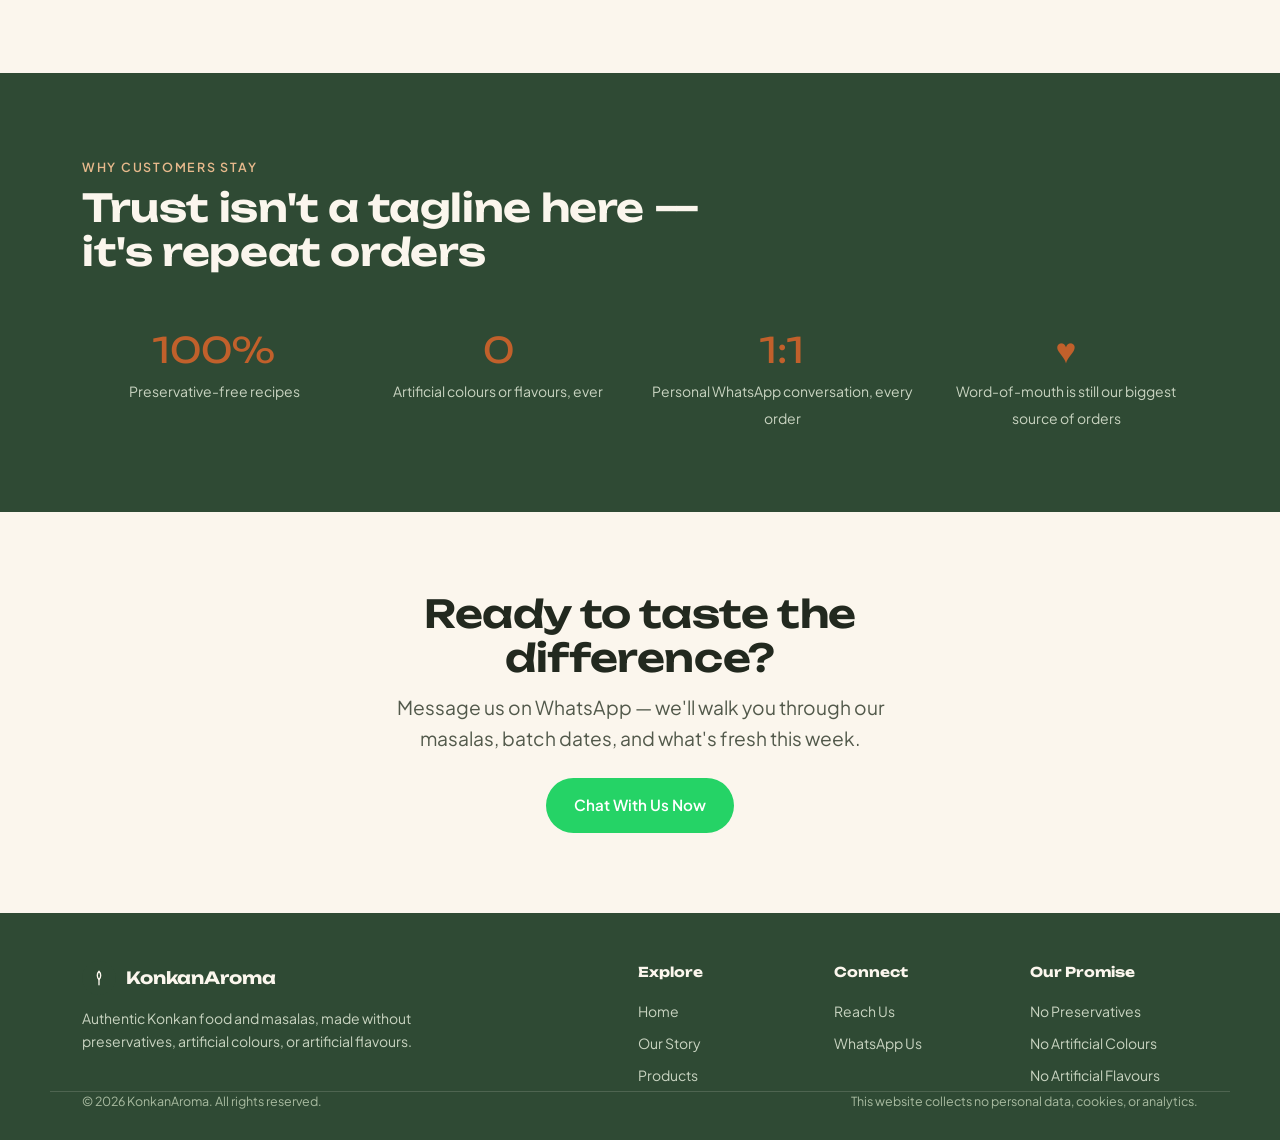
==== commit f7e8dec2: "revoke the previous pages" ====
--- a/index.html
+++ b/index.html
@@ -19,7 +19,16 @@
 <header class="navbar">
   <div class="nav-inner">
     <a href="index.html" class="logo">
-      <img src="assets/images/logo.png" alt="KonkanAroma - Authentic Homemade Food" class="logo-img">
+      <span class="logo-mark">
+        <svg viewBox="0 0 24 24" fill="none" stroke="#FBF6ED" stroke-width="1.8" stroke-linecap="round" stroke-linejoin="round">
+          <path d="M12 3c3 3 3 8 0 11-3-3-3-8 0-11z"/>
+          <path d="M12 14v7"/>
+        </svg>
+      </span>
+      <span>
+        KonkanAroma
+        <span class="logo-tag">Coast to Kitchen</span>
+      </span>
     </a>
 
     <button class="nav-toggle" aria-label="Toggle menu" aria-expanded="false">
@@ -48,7 +57,7 @@
         <p class="lede">No preservatives. No artificial colours. No artificial flavours. Just sun, spice, and the same recipes Konkan kitchens have trusted for generations — packed fresh and sent straight to yours.</p>
         <div class="hero-actions">
           <a href="products.html" class="btn btn-primary">Explore Products</a>
-          <a href="https://wa.me/91XXXXXXXXXX?text=Hi!%20I%E2%80%99m%20interested%20in%20your%20authentic%20food%20products." class="btn btn-outline" target="_blank" rel="noopener">Chat on WhatsApp</a>
+          <a href="https://wa.me/918655501334?text=Hi!%20I%E2%80%99m%20interested%20in%20your%20authentic%20food%20products." class="btn btn-outline" target="_blank" rel="noopener">Chat on WhatsApp</a>
         </div>
       </div>
 
@@ -172,7 +181,7 @@
       <div class="reveal" style="max-width:520px;margin:0 auto;">
         <h2>Ready to taste the difference?</h2>
         <p class="lede" style="margin: 0.75rem auto 1.5rem;">Message us on WhatsApp — we'll walk you through our masalas, batch dates, and what's fresh this week.</p>
-        <a href="https://wa.me/91XXXXXXXXXX?text=Hi!%20I%E2%80%99m%20interested%20in%20your%20authentic%20food%20products." class="btn btn-whatsapp" target="_blank" rel="noopener">Chat With Us Now</a>
+        <a href="https://wa.me/918655501334?text=Hi!%20I%E2%80%99m%20interested%20in%20your%20authentic%20food%20products." class="btn btn-whatsapp" target="_blank" rel="noopener">Chat With Us Now</a>
       </div>
     </div>
   </section>
@@ -186,7 +195,12 @@
   <div class="container footer-top">
     <div class="footer-brand">
       <a href="index.html" class="logo">
-        <img src="assets/images/logo.png" alt="KonkanAroma - Authentic Homemade Food" class="footer-logo-img">
+        <span class="logo-mark">
+          <svg viewBox="0 0 24 24" fill="none" stroke="#FBF6ED" stroke-width="1.8" stroke-linecap="round" stroke-linejoin="round">
+            <path d="M12 3c3 3 3 8 0 11-3-3-3-8 0-11z"/><path d="M12 14v7"/>
+          </svg>
+        </span>
+        <span>KonkanAroma</span>
       </a>
       <p>Authentic Konkan food and masalas, made without preservatives, artificial colours, or artificial flavours.</p>
     </div>
@@ -201,7 +215,7 @@
       <div class="footer-col">
         <h4>Connect</h4>
         <a href="reach-us.html">Reach Us</a>
-        <a href="https://wa.me/91XXXXXXXXXX?text=Hi!%20I%E2%80%99m%20interested%20in%20your%20authentic%20food%20products." target="_blank" rel="noopener">WhatsApp Us</a>
+        <a href="https://wa.me/918655501334?text=Hi!%20I%E2%80%99m%20interested%20in%20your%20authentic%20food%20products." target="_blank" rel="noopener">WhatsApp Us</a>
       </div>
       <div class="footer-col">
         <h4>Our Promise</h4>
@@ -221,7 +235,7 @@
 <!-- =========================================================
      FLOATING WHATSAPP BUTTON — every page, same destination
      ========================================================= -->
-<a class="wa-float" href="https://wa.me/91XXXXXXXXXX?text=Hi!%20I%E2%80%99m%20interested%20in%20your%20authentic%20food%20products." target="_blank" rel="noopener" aria-label="Chat with KonkanAroma on WhatsApp">
+<a class="wa-float" href="https://wa.me/918655501334?text=Hi!%20I%E2%80%99m%20interested%20in%20your%20authentic%20food%20products." target="_blank" rel="noopener" aria-label="Chat with KonkanAroma on WhatsApp">
   <svg viewBox="0 0 32 32" fill="#FFFFFF"><path d="M16.001 3C9.373 3 4 8.373 4 15c0 2.418.71 4.665 1.933 6.552L4 29l7.646-1.897A11.947 11.947 0 0 0 16 27c6.628 0 12-5.373 12-12S22.629 3 16.001 3zm0 21.6a9.56 9.56 0 0 1-4.9-1.35l-.352-.21-4.537 1.125 1.16-4.42-.23-.364A9.57 9.57 0 1 1 25.6 15c0 5.302-4.298 9.6-9.599 9.6zm5.264-7.17c-.288-.144-1.703-.84-1.967-.936-.264-.096-.456-.144-.648.144-.192.288-.744.936-.912 1.128-.168.192-.336.216-.624.072-.288-.144-1.216-.448-2.316-1.428-.856-.763-1.434-1.706-1.602-1.994-.168-.288-.018-.444.126-.588.13-.129.288-.336.432-.504.144-.168.192-.288.288-.48.096-.192.048-.36-.024-.504-.072-.144-.648-1.563-.888-2.14-.234-.563-.472-.487-.648-.496l-.552-.01c-.192 0-.504.072-.768.36-.264.288-1.008.984-1.008 2.4 0 1.416 1.032 2.784 1.176 2.976.144.192 2.03 3.1 4.92 4.347.688.297 1.224.474 1.642.607.69.219 1.317.188 1.814.114.553-.083 1.703-.696 1.943-1.368.24-.672.24-1.248.168-1.368-.072-.12-.264-.192-.552-.336z"/></svg>
 </a>
 
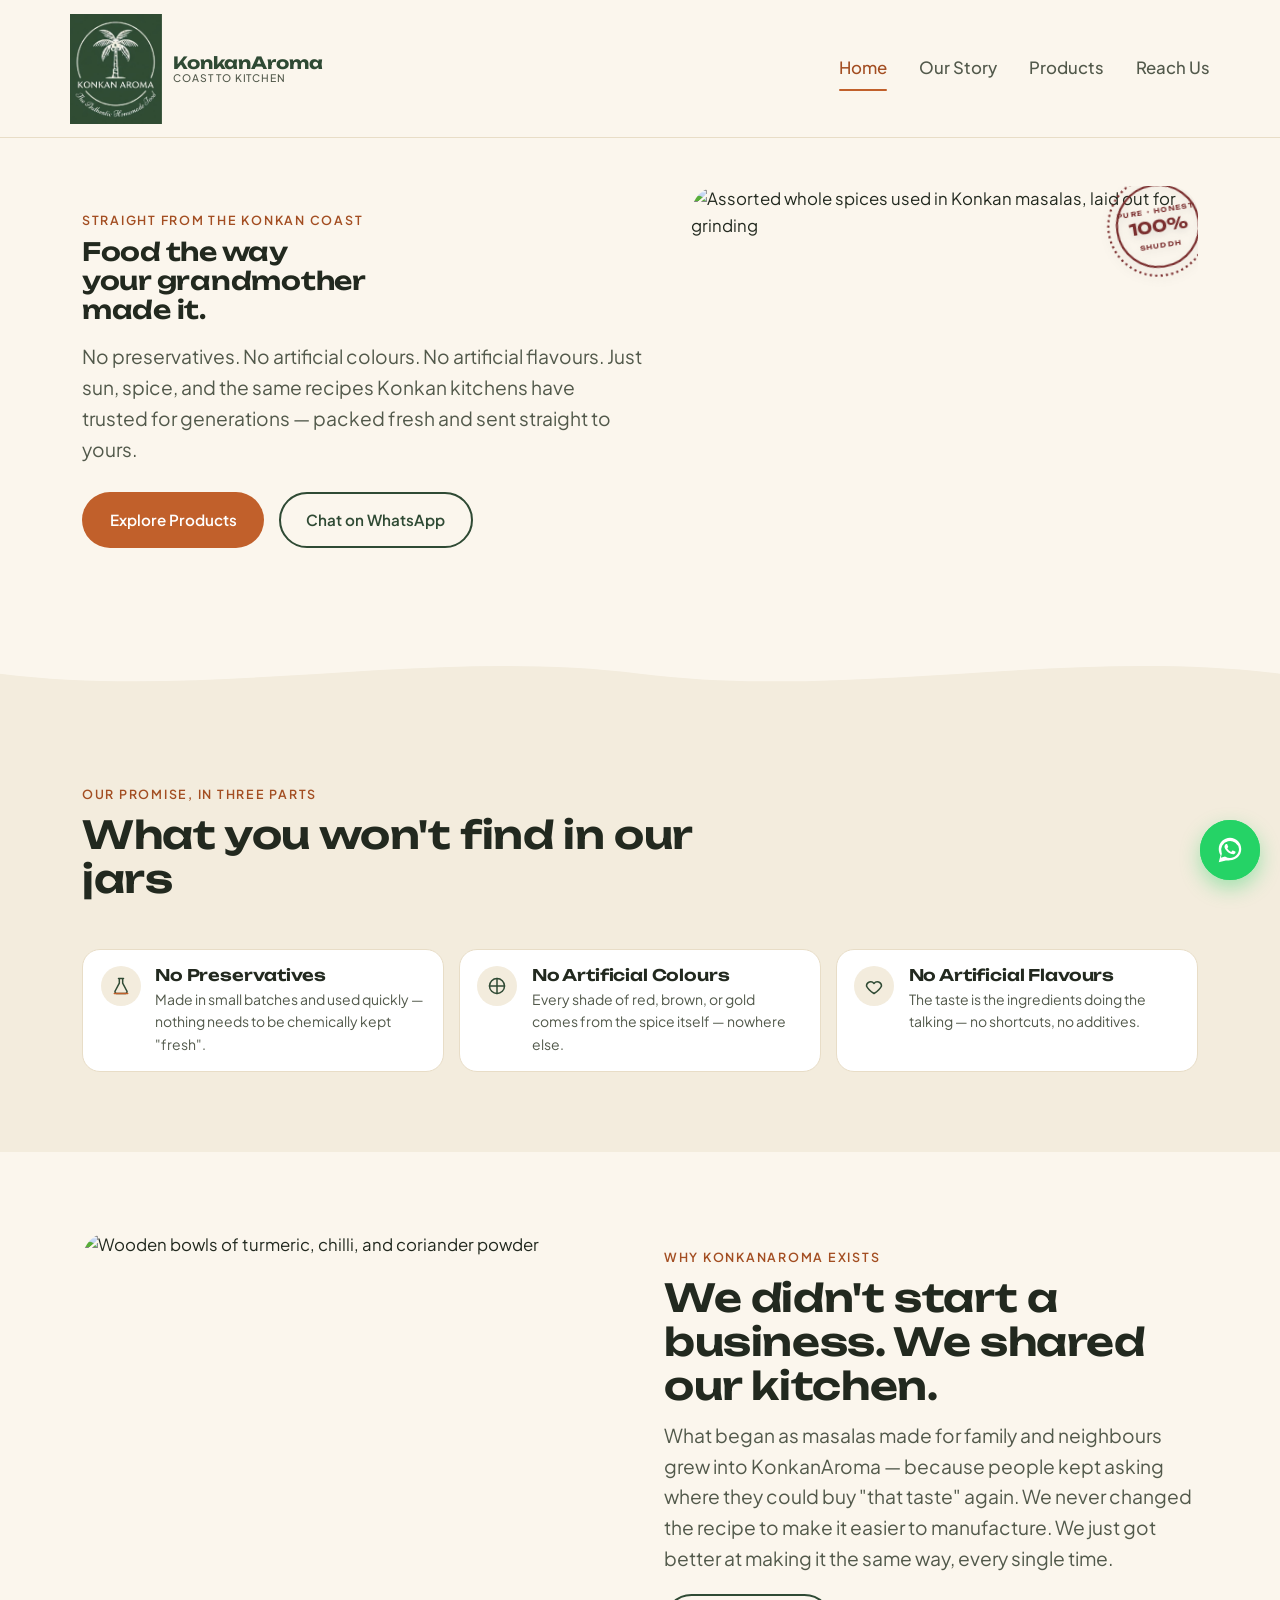
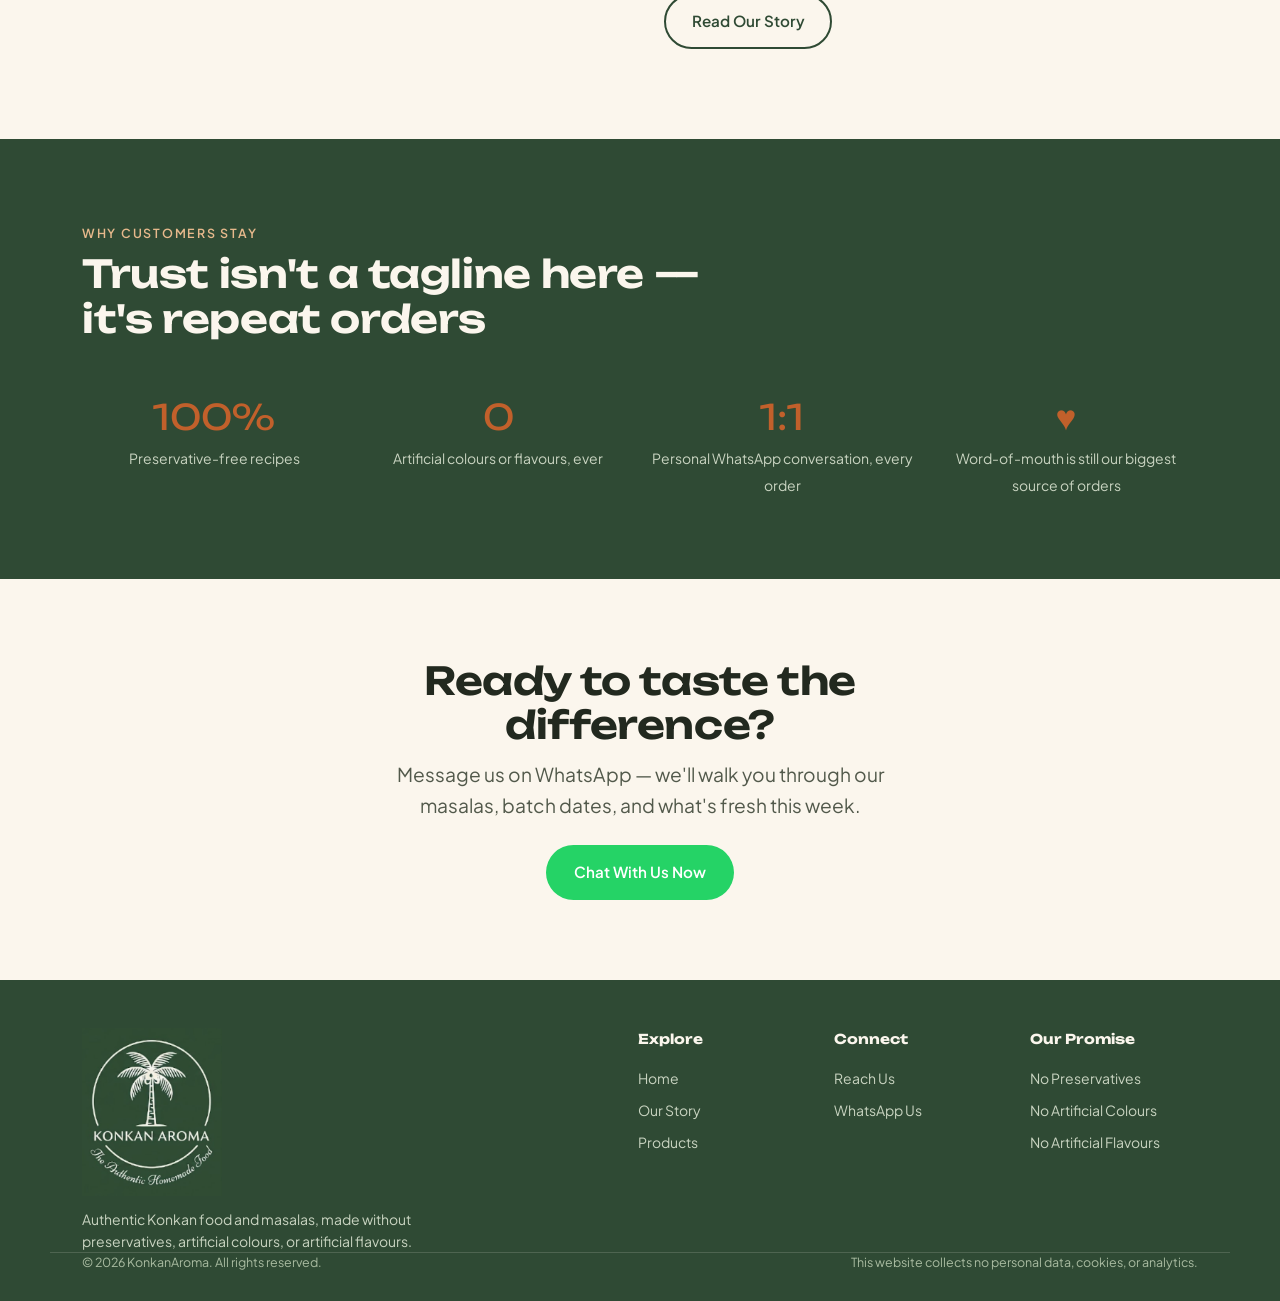
==== commit 64f55226: "new logo added" ====
--- a/index.html
+++ b/index.html
@@ -19,13 +19,8 @@
 <header class="navbar">
   <div class="nav-inner">
     <a href="index.html" class="logo">
-      <span class="logo-mark">
-        <svg viewBox="0 0 24 24" fill="none" stroke="#FBF6ED" stroke-width="1.8" stroke-linecap="round" stroke-linejoin="round">
-          <path d="M12 3c3 3 3 8 0 11-3-3-3-8 0-11z"/>
-          <path d="M12 14v7"/>
-        </svg>
-      </span>
-      <span>
+      <img src="assets/images/logo.png" alt="KonkanAroma logo" class="logo-img">
+      <span class="logo-text">
         KonkanAroma
         <span class="logo-tag">Coast to Kitchen</span>
       </span>
@@ -194,13 +189,8 @@
 <footer class="site-footer">
   <div class="container footer-top">
     <div class="footer-brand">
-      <a href="index.html" class="logo">
-        <span class="logo-mark">
-          <svg viewBox="0 0 24 24" fill="none" stroke="#FBF6ED" stroke-width="1.8" stroke-linecap="round" stroke-linejoin="round">
-            <path d="M12 3c3 3 3 8 0 11-3-3-3-8 0-11z"/><path d="M12 14v7"/>
-          </svg>
-        </span>
-        <span>KonkanAroma</span>
+      <a href="index.html" class="logo footer-logo-link">
+        <img src="assets/images/logo.png" alt="KonkanAroma logo" class="footer-logo-img">
       </a>
       <p>Authentic Konkan food and masalas, made without preservatives, artificial colours, or artificial flavours.</p>
     </div>
--- a/assets/css/style.css
+++ b/assets/css/style.css
@@ -214,23 +214,26 @@
 .logo {
   display: flex;
   align-items: center;
-  gap: 0.6rem;
+  gap: 0.7rem;
   font-family: 'Unbounded', sans-serif;
   font-weight: 700;
   font-size: 1.05rem;
   color: var(--green-deep);
 }
 
-.logo-mark {
-  width: 34px;
-  height: 34px;
-  border-radius: 50%;
-  background: var(--green-deep);
-  display: grid;
-  place-items: center;
+.logo-img {
+  width: 92px;
+  height: auto;
+  display: block;
+  object-fit: contain;
   flex-shrink: 0;
 }
-.logo-mark svg { width: 18px; height: 18px; }
+
+.logo-text {
+  display: flex;
+  flex-direction: column;
+  line-height: 1.1;
+}
 
 .logo-tag {
   display: block;
@@ -598,6 +601,15 @@
 }
 
 .footer-brand .logo { color: var(--cream); }
+.footer-logo-link {
+  width: fit-content;
+}
+.footer-logo-img {
+  width: 140px;
+  max-width: 100%;
+  height: auto;
+  display: block;
+}
 .footer-brand p {
   margin-top: 0.75rem;
   color: #C9D4C1;
@@ -759,6 +771,11 @@
 /* -------------------------------------------------------------
    18. RESPONSIVE BREAKPOINTS
    ------------------------------------------------------------- */
+@media (max-width: 720px) {
+  .logo-img { width: 72px; }
+  .footer-logo-img { width: 118px; }
+}
+
 @media (min-width: 600px) {
   .badge-row { grid-template-columns: repeat(3, 1fr); }
   .trust-strip { grid-template-columns: repeat(4, 1fr); }
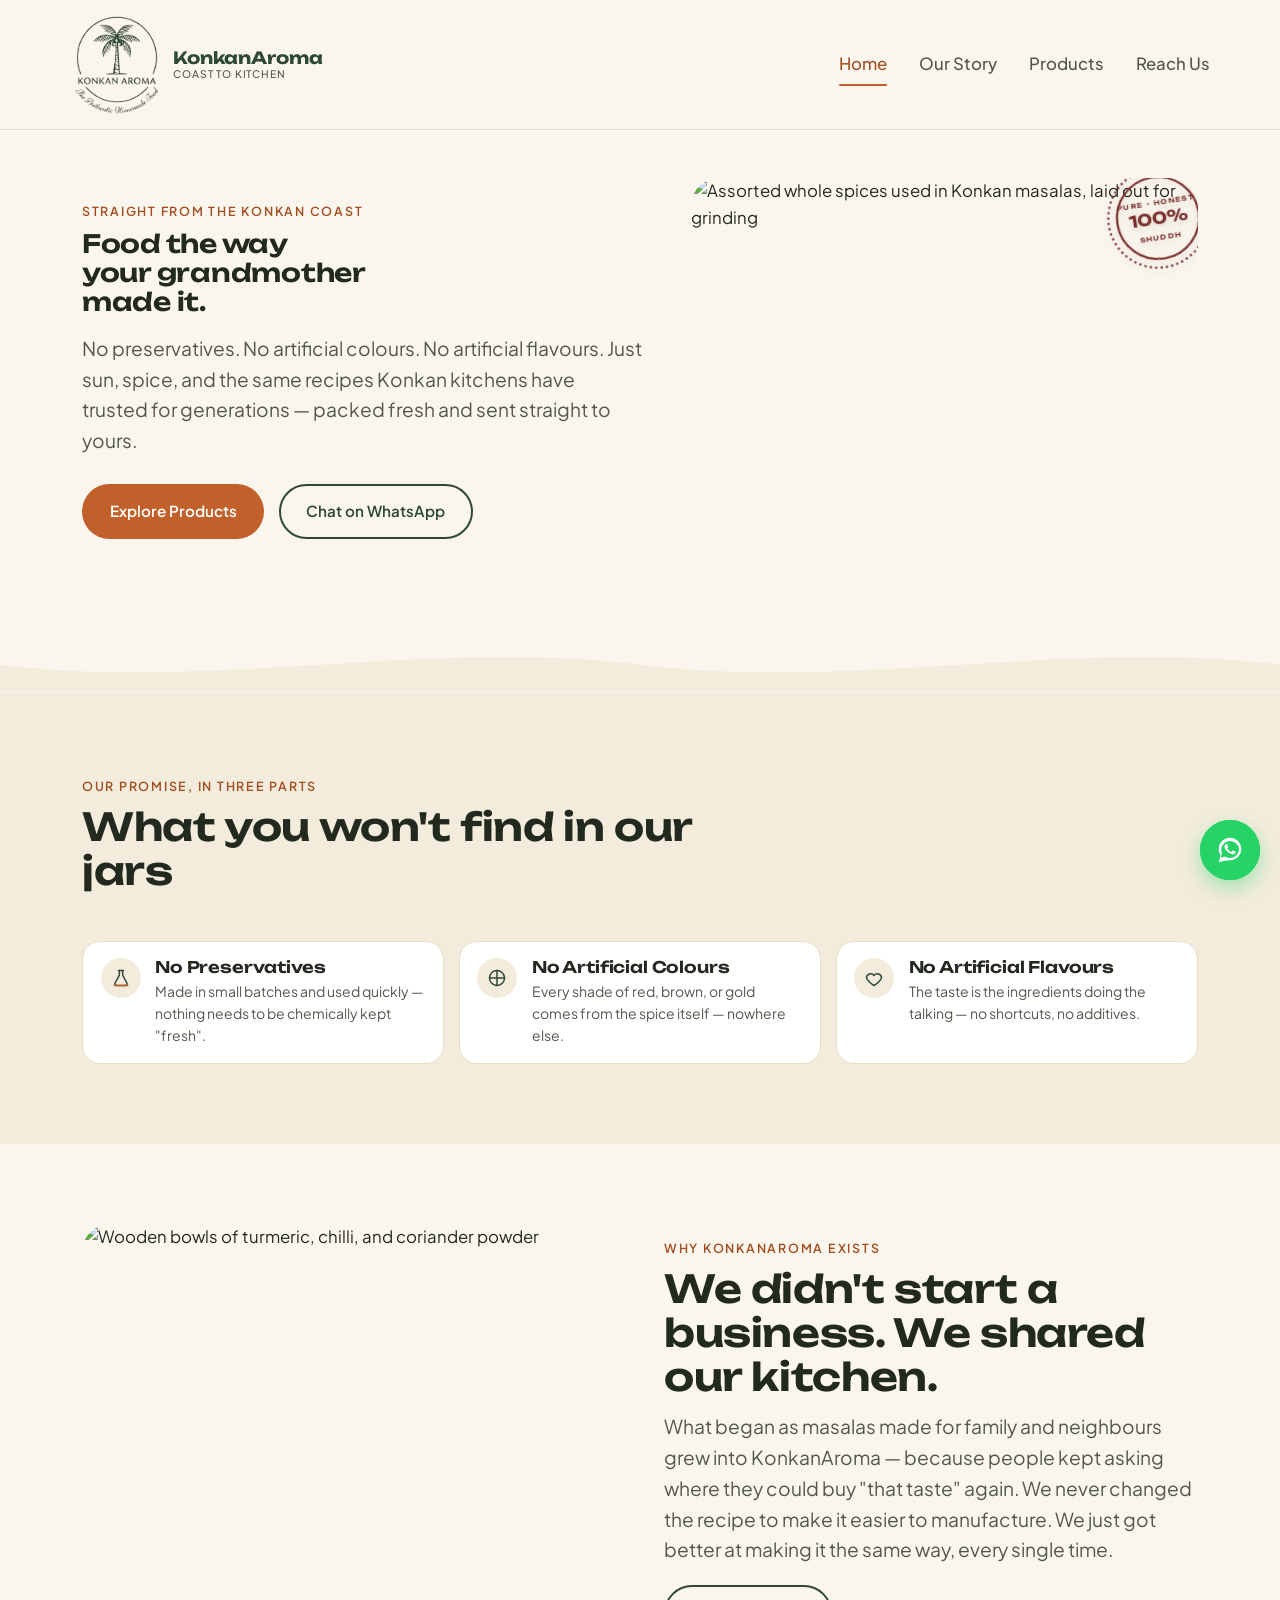
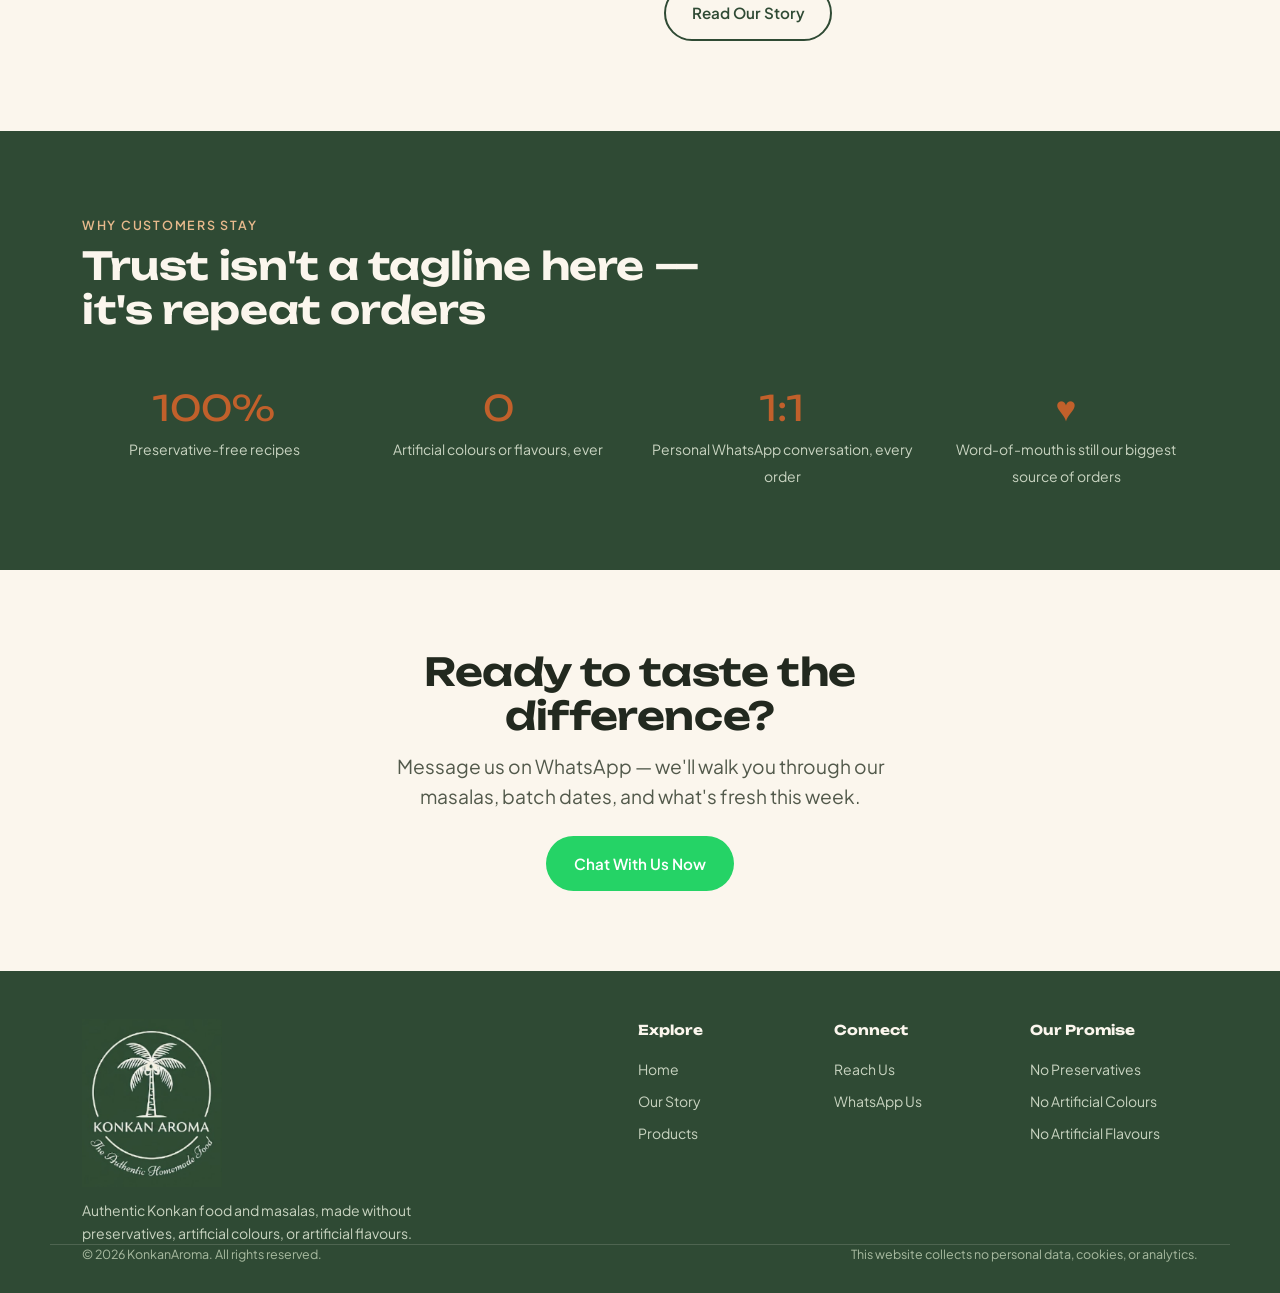
==== commit 04596f74: "changed logo from every navbar" ====
--- a/index.html
+++ b/index.html
@@ -19,7 +19,7 @@
 <header class="navbar">
   <div class="nav-inner">
     <a href="index.html" class="logo">
-      <img src="assets/images/logo.png" alt="KonkanAroma logo" class="logo-img">
+      <img src="assets/images/navlogo.png" alt="KonkanAroma logo" class="logo-img">
       <span class="logo-text">
         KonkanAroma
         <span class="logo-tag">Coast to Kitchen</span>
